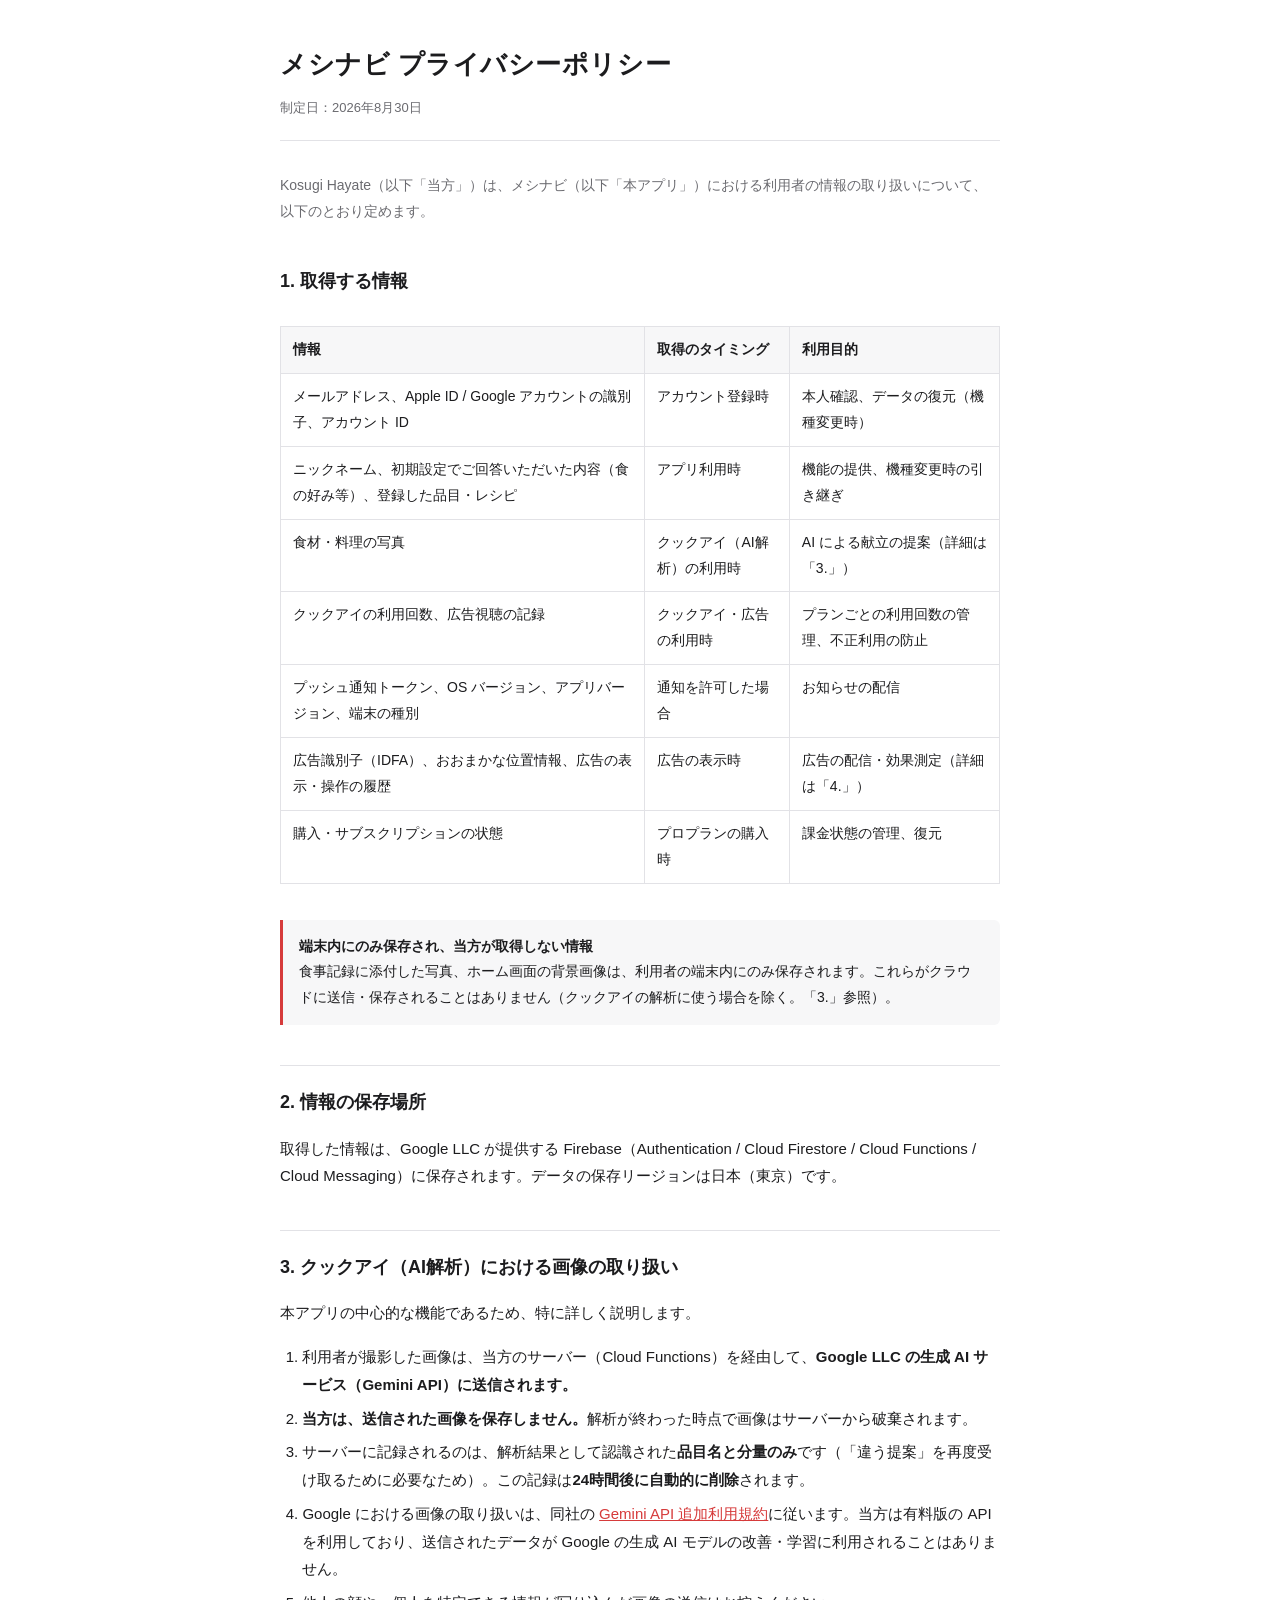
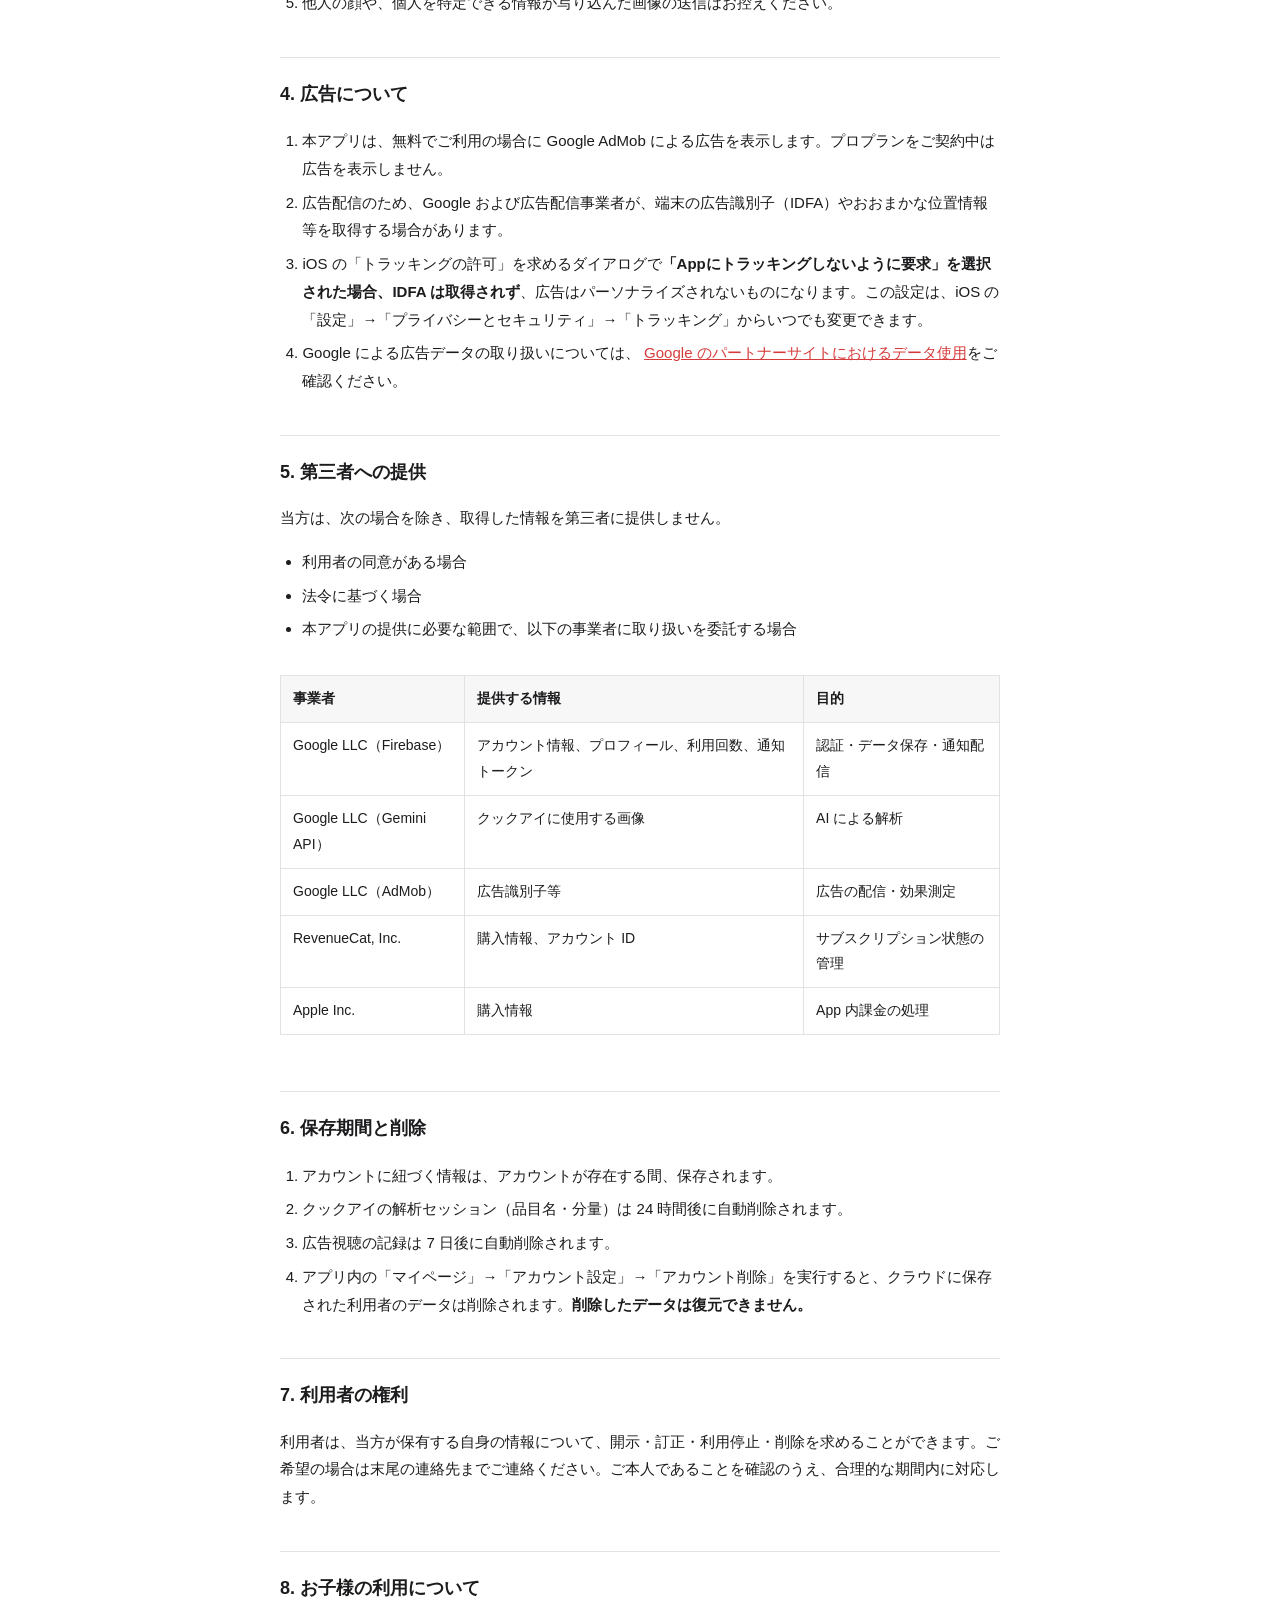
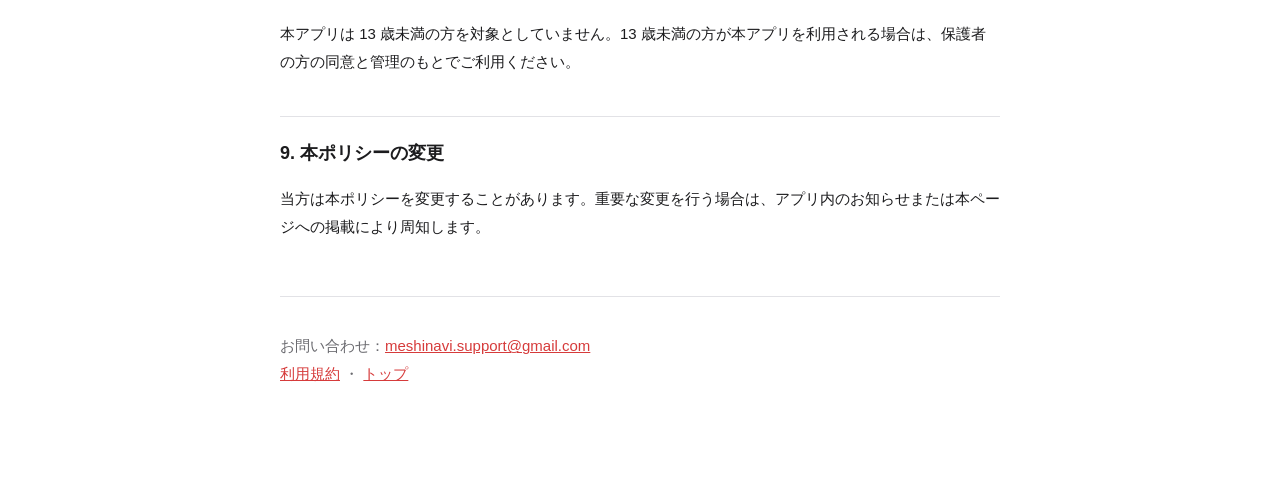
==== privacy.html @ 67fd2657 "提供者名を Kosugi Hayate に変更（App Store Connect の販売者名に合わせる）" ====
<!DOCTYPE html>
<html lang="ja">
<head>
<meta charset="utf-8">
<meta name="viewport" content="width=device-width, initial-scale=1">
<title>プライバシーポリシー | メシナビ</title>
<link rel="stylesheet" href="style.css">
</head>
<body>
<main>
<header>
  <h1>メシナビ プライバシーポリシー</h1>
  <p class="meta">制定日：2026年8月30日</p>
</header>

<p class="lead">Kosugi Hayate（以下「当方」）は、メシナビ（以下「本アプリ」）における利用者の情報の取り扱いについて、以下のとおり定めます。</p>


<h2>1. 取得する情報</h2>
<div class="scroll">
<table>
  <tr><th>情報</th><th>取得のタイミング</th><th>利用目的</th></tr>
  <tr>
    <td>メールアドレス、Apple ID / Google アカウントの識別子、アカウント ID</td>
    <td>アカウント登録時</td>
    <td>本人確認、データの復元（機種変更時）</td>
  </tr>
  <tr>
    <td>ニックネーム、初期設定でご回答いただいた内容（食の好み等）、登録した品目・レシピ</td>
    <td>アプリ利用時</td>
    <td>機能の提供、機種変更時の引き継ぎ</td>
  </tr>
  <tr>
    <td>食材・料理の写真</td>
    <td>クックアイ（AI解析）の利用時</td>
    <td>AI による献立の提案（詳細は「3.」）</td>
  </tr>
  <tr>
    <td>クックアイの利用回数、広告視聴の記録</td>
    <td>クックアイ・広告の利用時</td>
    <td>プランごとの利用回数の管理、不正利用の防止</td>
  </tr>
  <tr>
    <td>プッシュ通知トークン、OS バージョン、アプリバージョン、端末の種別</td>
    <td>通知を許可した場合</td>
    <td>お知らせの配信</td>
  </tr>
  <tr>
    <td>広告識別子（IDFA）、おおまかな位置情報、広告の表示・操作の履歴</td>
    <td>広告の表示時</td>
    <td>広告の配信・効果測定（詳細は「4.」）</td>
  </tr>
  <tr>
    <td>購入・サブスクリプションの状態</td>
    <td>プロプランの購入時</td>
    <td>課金状態の管理、復元</td>
  </tr>
</table>
</div>

<div class="note">
  <strong>端末内にのみ保存され、当方が取得しない情報</strong><br>
  食事記録に添付した写真、ホーム画面の背景画像は、利用者の端末内にのみ保存されます。これらがクラウドに送信・保存されることはありません（クックアイの解析に使う場合を除く。「3.」参照）。
</div>

<h2>2. 情報の保存場所</h2>
<p>取得した情報は、Google LLC が提供する Firebase（Authentication / Cloud Firestore / Cloud Functions / Cloud Messaging）に保存されます。データの保存リージョンは日本（東京）です。</p>

<h2>3. クックアイ（AI解析）における画像の取り扱い</h2>
<p>本アプリの中心的な機能であるため、特に詳しく説明します。</p>
<ol>
  <li>利用者が撮影した画像は、当方のサーバー（Cloud Functions）を経由して、<strong>Google LLC の生成 AI サービス（Gemini API）に送信されます。</strong></li>
  <li><strong>当方は、送信された画像を保存しません。</strong>解析が終わった時点で画像はサーバーから破棄されます。</li>
  <li>サーバーに記録されるのは、解析結果として認識された<strong>品目名と分量のみ</strong>です（「違う提案」を再度受け取るために必要なため）。この記録は<strong>24時間後に自動的に削除</strong>されます。</li>
  <li>Google における画像の取り扱いは、同社の
    <a href="https://ai.google.dev/gemini-api/terms" target="_blank" rel="noopener">Gemini API 追加利用規約</a>に従います。当方は有料版の API を利用しており、送信されたデータが Google の生成 AI モデルの改善・学習に利用されることはありません。</li>
  <li>他人の顔や、個人を特定できる情報が写り込んだ画像の送信はお控えください。</li>
</ol>

<h2>4. 広告について</h2>
<ol>
  <li>本アプリは、無料でご利用の場合に Google AdMob による広告を表示します。プロプランをご契約中は広告を表示しません。</li>
  <li>広告配信のため、Google および広告配信事業者が、端末の広告識別子（IDFA）やおおまかな位置情報等を取得する場合があります。</li>
  <li>iOS の「トラッキングの許可」を求めるダイアログで<strong>「Appにトラッキングしないように要求」を選択された場合、IDFA は取得されず</strong>、広告はパーソナライズされないものになります。この設定は、iOS の「設定」→「プライバシーとセキュリティ」→「トラッキング」からいつでも変更できます。</li>
  <li>Google による広告データの取り扱いについては、
    <a href="https://policies.google.com/technologies/partner-sites" target="_blank" rel="noopener">Google のパートナーサイトにおけるデータ使用</a>をご確認ください。</li>
</ol>

<h2>5. 第三者への提供</h2>
<p>当方は、次の場合を除き、取得した情報を第三者に提供しません。</p>
<ul>
  <li>利用者の同意がある場合</li>
  <li>法令に基づく場合</li>
  <li>本アプリの提供に必要な範囲で、以下の事業者に取り扱いを委託する場合</li>
</ul>
<div class="scroll">
<table>
  <tr><th>事業者</th><th>提供する情報</th><th>目的</th></tr>
  <tr><td>Google LLC（Firebase）</td><td>アカウント情報、プロフィール、利用回数、通知トークン</td><td>認証・データ保存・通知配信</td></tr>
  <tr><td>Google LLC（Gemini API）</td><td>クックアイに使用する画像</td><td>AI による解析</td></tr>
  <tr><td>Google LLC（AdMob）</td><td>広告識別子等</td><td>広告の配信・効果測定</td></tr>
  <tr><td>RevenueCat, Inc.</td><td>購入情報、アカウント ID</td><td>サブスクリプション状態の管理</td></tr>
  <tr><td>Apple Inc.</td><td>購入情報</td><td>App 内課金の処理</td></tr>
</table>
</div>

<h2>6. 保存期間と削除</h2>
<ol>
  <li>アカウントに紐づく情報は、アカウントが存在する間、保存されます。</li>
  <li>クックアイの解析セッション（品目名・分量）は 24 時間後に自動削除されます。</li>
  <li>広告視聴の記録は 7 日後に自動削除されます。</li>
  <li>アプリ内の「マイページ」→「アカウント設定」→「アカウント削除」を実行すると、クラウドに保存された利用者のデータは削除されます。<strong>削除したデータは復元できません。</strong></li>
</ol>

<h2>7. 利用者の権利</h2>
<p>利用者は、当方が保有する自身の情報について、開示・訂正・利用停止・削除を求めることができます。ご希望の場合は末尾の連絡先までご連絡ください。ご本人であることを確認のうえ、合理的な期間内に対応します。</p>

<h2>8. お子様の利用について</h2>
<p>本アプリは 13 歳未満の方を対象としていません。13 歳未満の方が本アプリを利用される場合は、保護者の方の同意と管理のもとでご利用ください。</p>

<h2>9. 本ポリシーの変更</h2>
<p>当方は本ポリシーを変更することがあります。重要な変更を行う場合は、アプリ内のお知らせまたは本ページへの掲載により周知します。</p>

<footer>
  <p>お問い合わせ：<a href="mailto:meshinavi.support@gmail.com">meshinavi.support@gmail.com</a><br>
  <a href="terms.html">利用規約</a> ・ <a href="index.html">トップ</a></p>
</footer>
</main>
</body>
</html>
---- style.css ----
/* メシナビの規約類ページ共通スタイル。GitHub Pages で配信する。 */
:root {
  --bg: #ffffff;
  --fg: #1c1c1e;
  --muted: #6b6b70;
  --line: #e2e2e6;
  --accent: #d63b3b;
  --card: #f7f7f8;
}
@media (prefers-color-scheme: dark) {
  :root {
    --bg: #111113;
    --fg: #ececee;
    --muted: #9a9aa0;
    --line: #303034;
    --accent: #ff6b6b;
    --card: #1b1b1e;
  }
}
* { box-sizing: border-box; }
html { -webkit-text-size-adjust: 100%; }
body {
  margin: 0;
  padding: 0 20px 80px;
  background: var(--bg);
  color: var(--fg);
  font-family: -apple-system, BlinkMacSystemFont, "Hiragino Sans",
    "Noto Sans JP", "Yu Gothic", sans-serif;
  line-height: 1.85;
  font-size: 16px;
}
main { max-width: 720px; margin: 0 auto; }
header { border-bottom: 1px solid var(--line); padding: 40px 0 20px; margin-bottom: 32px; }
h1 { font-size: 26px; margin: 0 0 8px; letter-spacing: 0.02em; }
h2 {
  font-size: 18px;
  margin: 40px 0 12px;
  padding-top: 20px;
  border-top: 1px solid var(--line);
}
h2:first-of-type { border-top: 0; padding-top: 0; }
h3 { font-size: 16px; margin: 24px 0 8px; }
p, li { font-size: 15px; }
ul, ol { padding-left: 1.4em; }
li { margin: 6px 0; }
.meta { color: var(--muted); font-size: 13px; margin: 0; }
.lead { color: var(--muted); font-size: 14px; }
table { width: 100%; border-collapse: collapse; margin: 16px 0; font-size: 14px; }
th, td { border: 1px solid var(--line); padding: 10px 12px; text-align: left; vertical-align: top; }
th { background: var(--card); font-weight: 600; }
.scroll { overflow-x: auto; }
.note {
  background: var(--card);
  border-left: 3px solid var(--accent);
  padding: 14px 16px;
  margin: 20px 0;
  font-size: 14px;
  border-radius: 0 6px 6px 0;
}
a { color: var(--accent); }
footer { margin-top: 56px; padding-top: 20px; border-top: 1px solid var(--line); color: var(--muted); font-size: 13px; }
.todo {
  background: #fff4e5;
  color: #7a4b00;
  border: 1px dashed #d99a2b;
  padding: 12px 14px;
  border-radius: 6px;
  font-size: 14px;
  margin: 20px 0;
}
@media (prefers-color-scheme: dark) {
  .todo { background: #2e2412; color: #f0c479; border-color: #7a5a1e; }
}
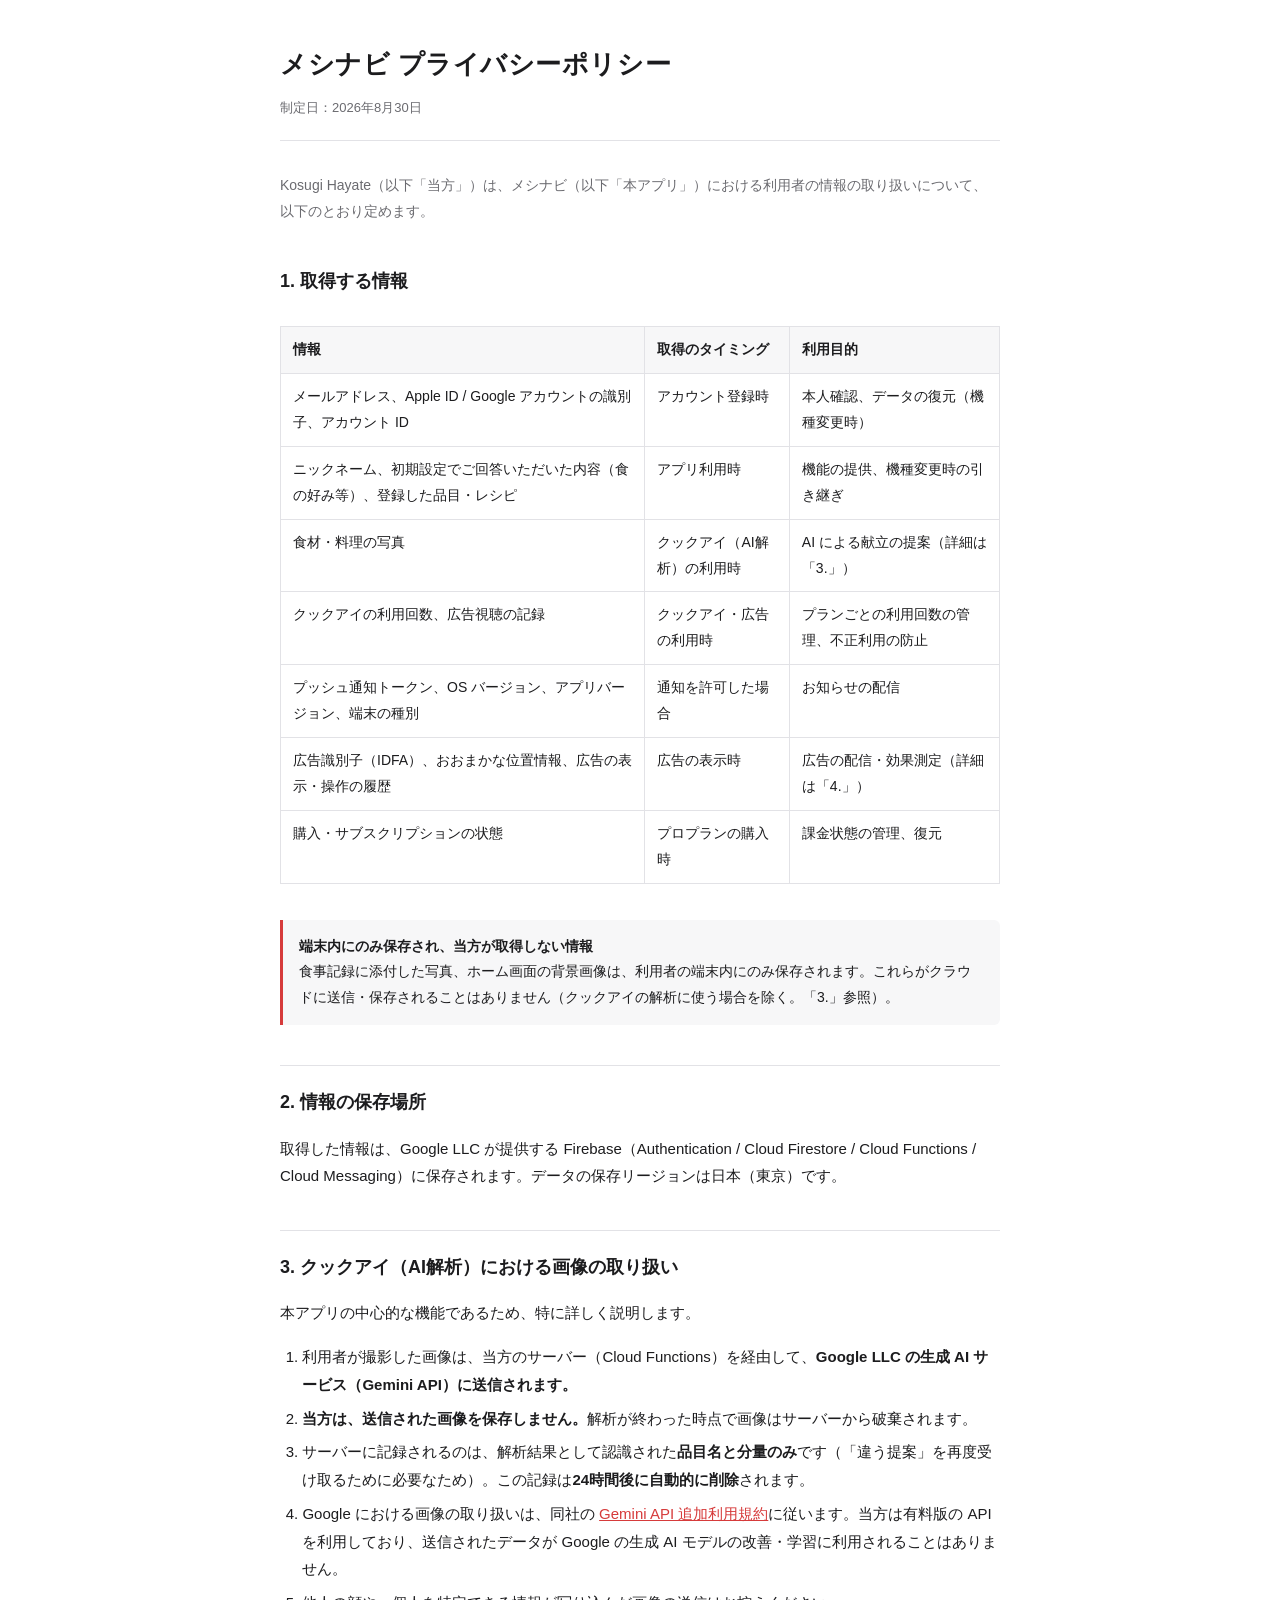
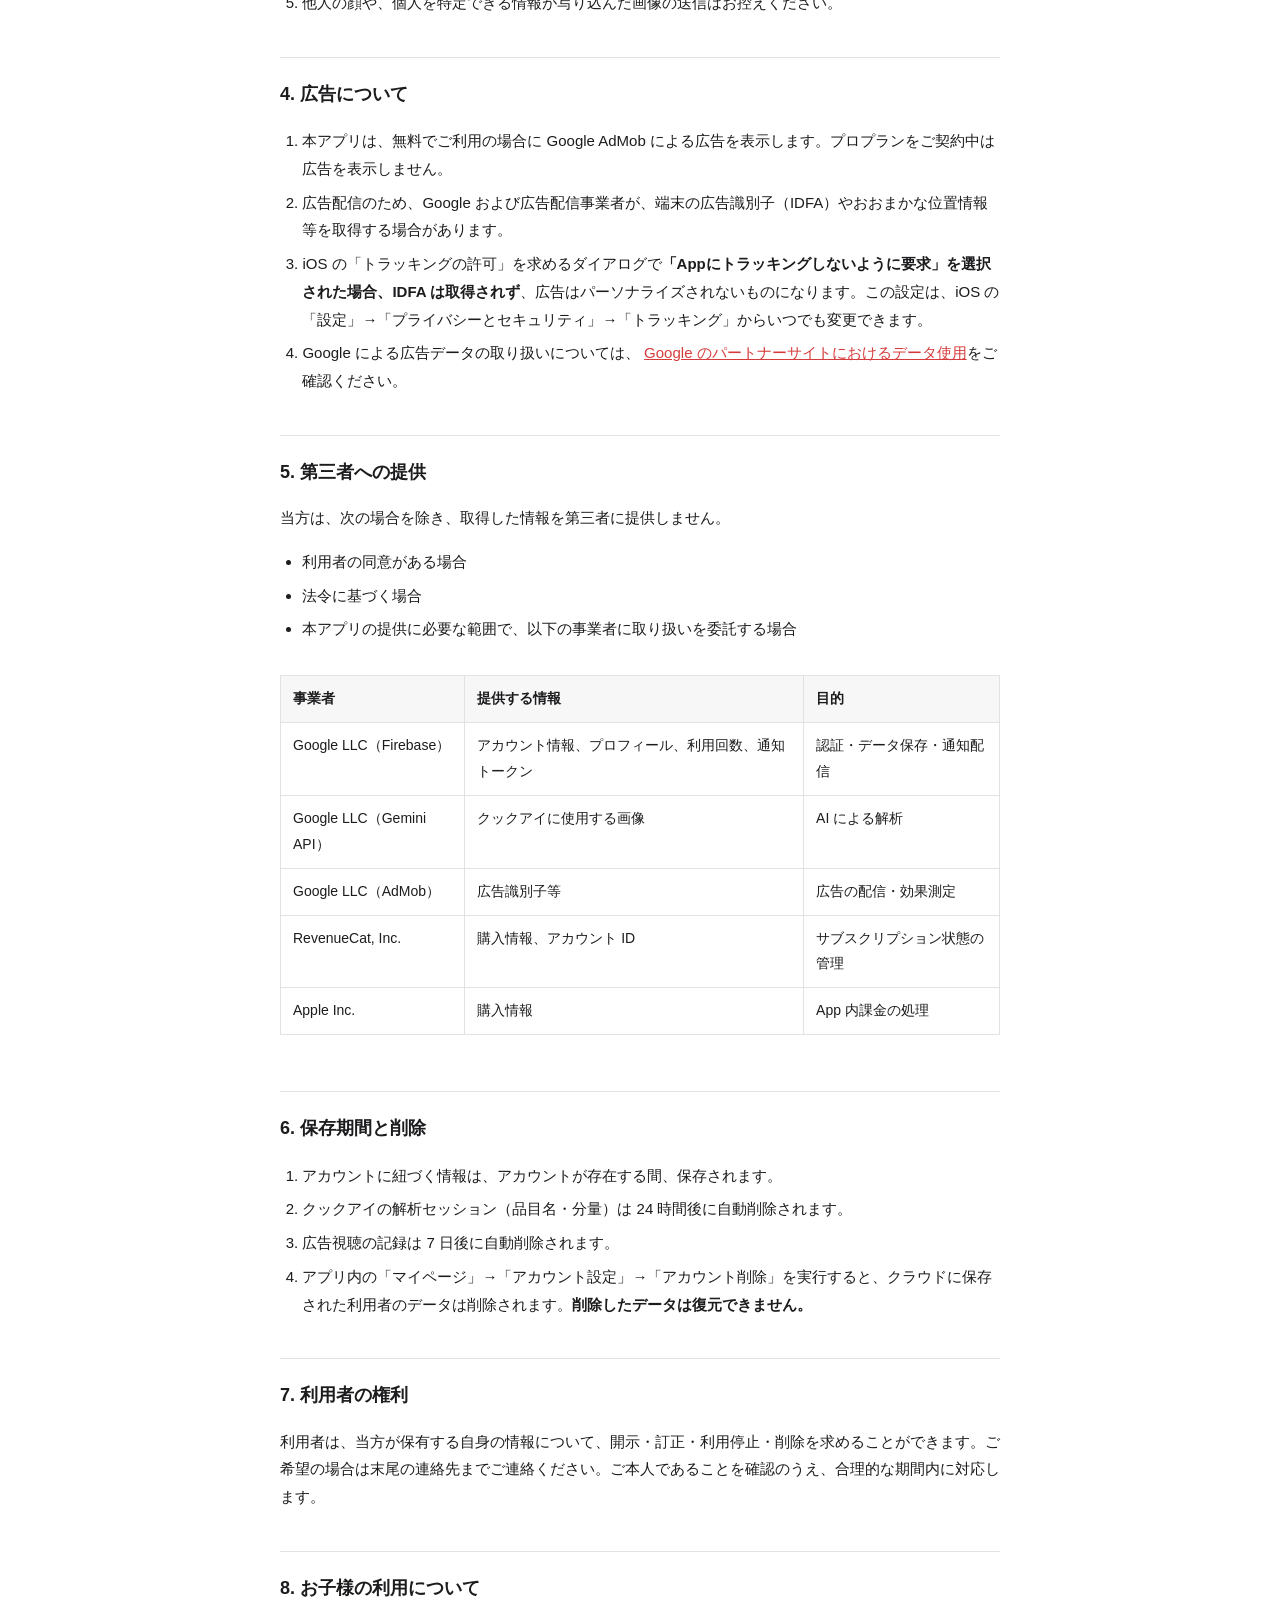
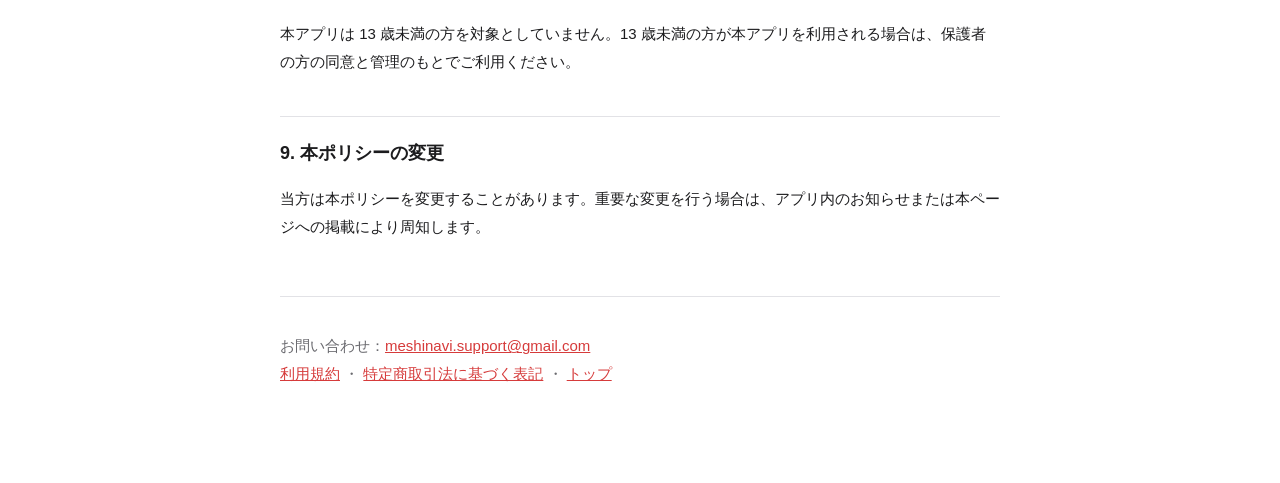
==== commit 6080f13e: "特定商取引法に基づく表記を追加し、各ページから相互リンク" ====
--- a/privacy.html
+++ b/privacy.html
@@ -123,7 +123,7 @@
 
 <footer>
   <p>お問い合わせ：<a href="mailto:meshinavi.support@gmail.com">meshinavi.support@gmail.com</a><br>
-  <a href="terms.html">利用規約</a> ・ <a href="index.html">トップ</a></p>
+  <a href="terms.html">利用規約</a> ・ <a href="tokushoho.html">特定商取引法に基づく表記</a> ・ <a href="index.html">トップ</a></p>
 </footer>
 </main>
 </body>
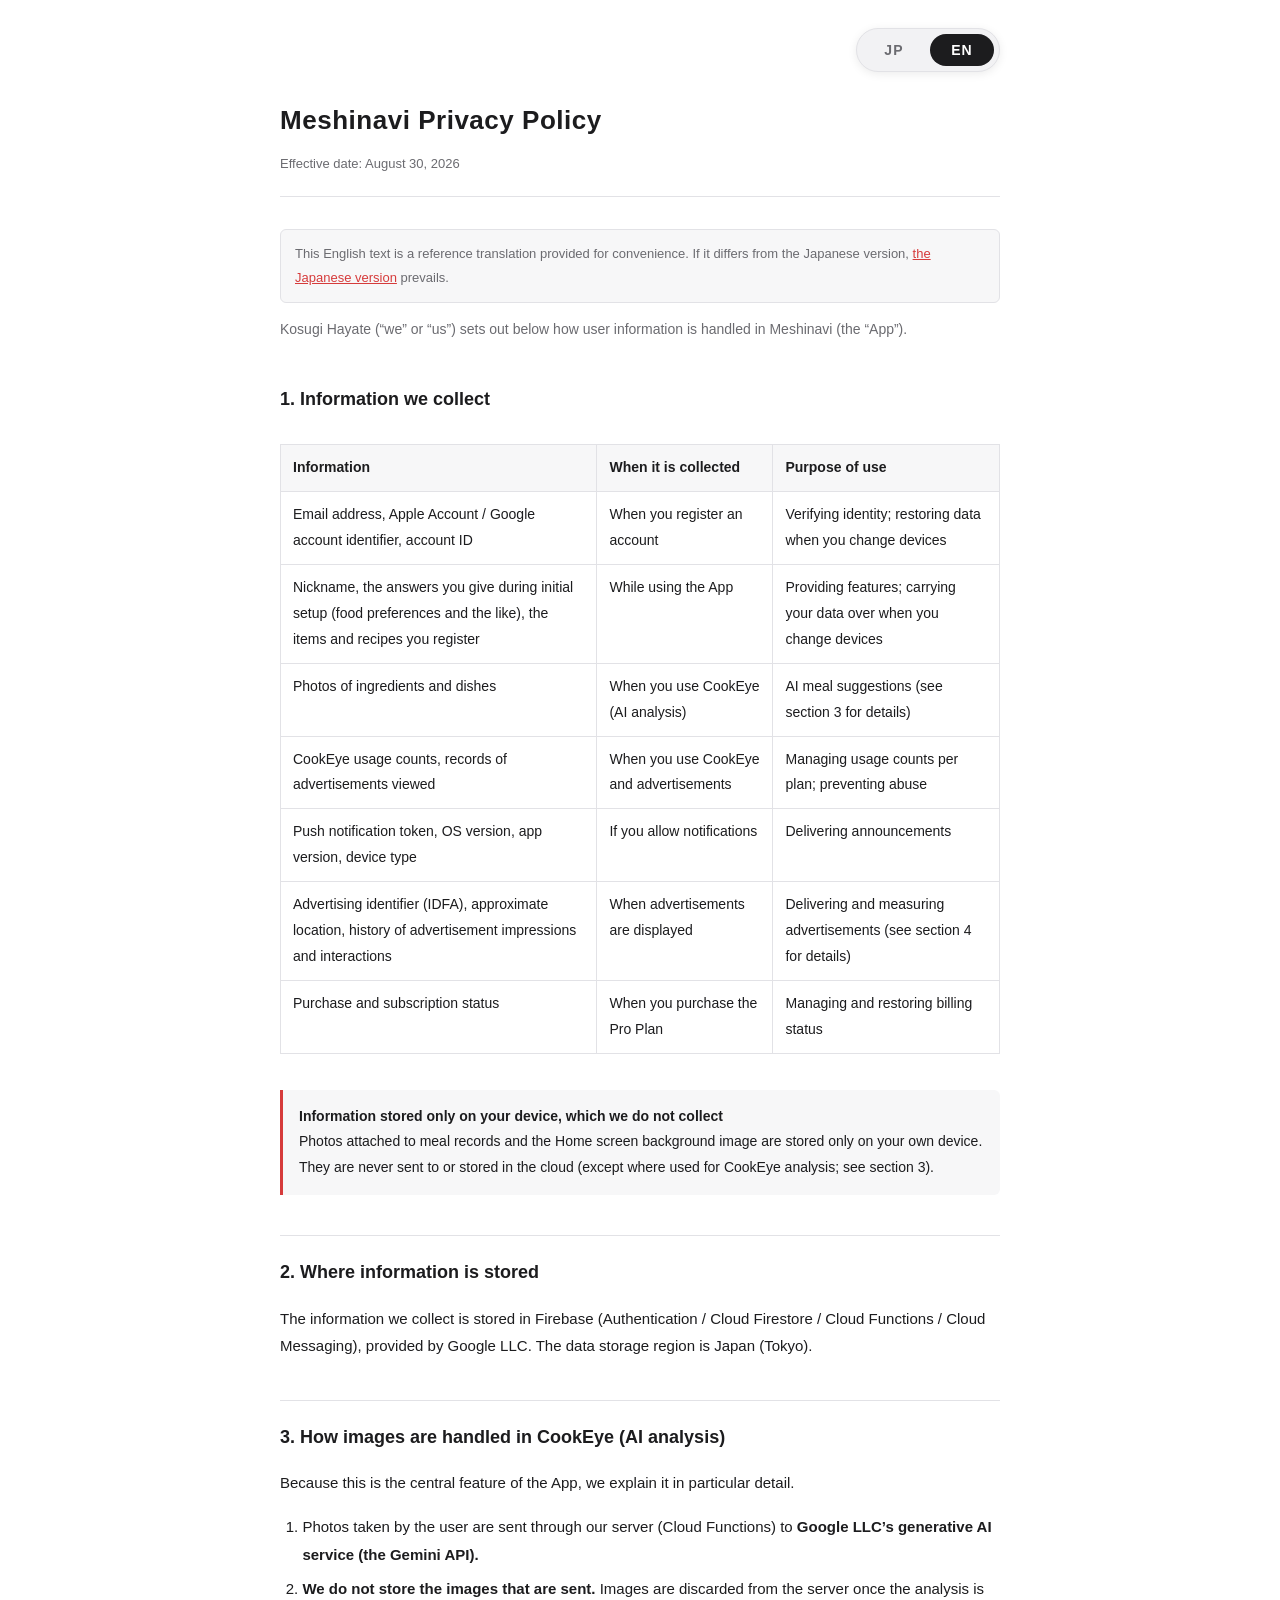
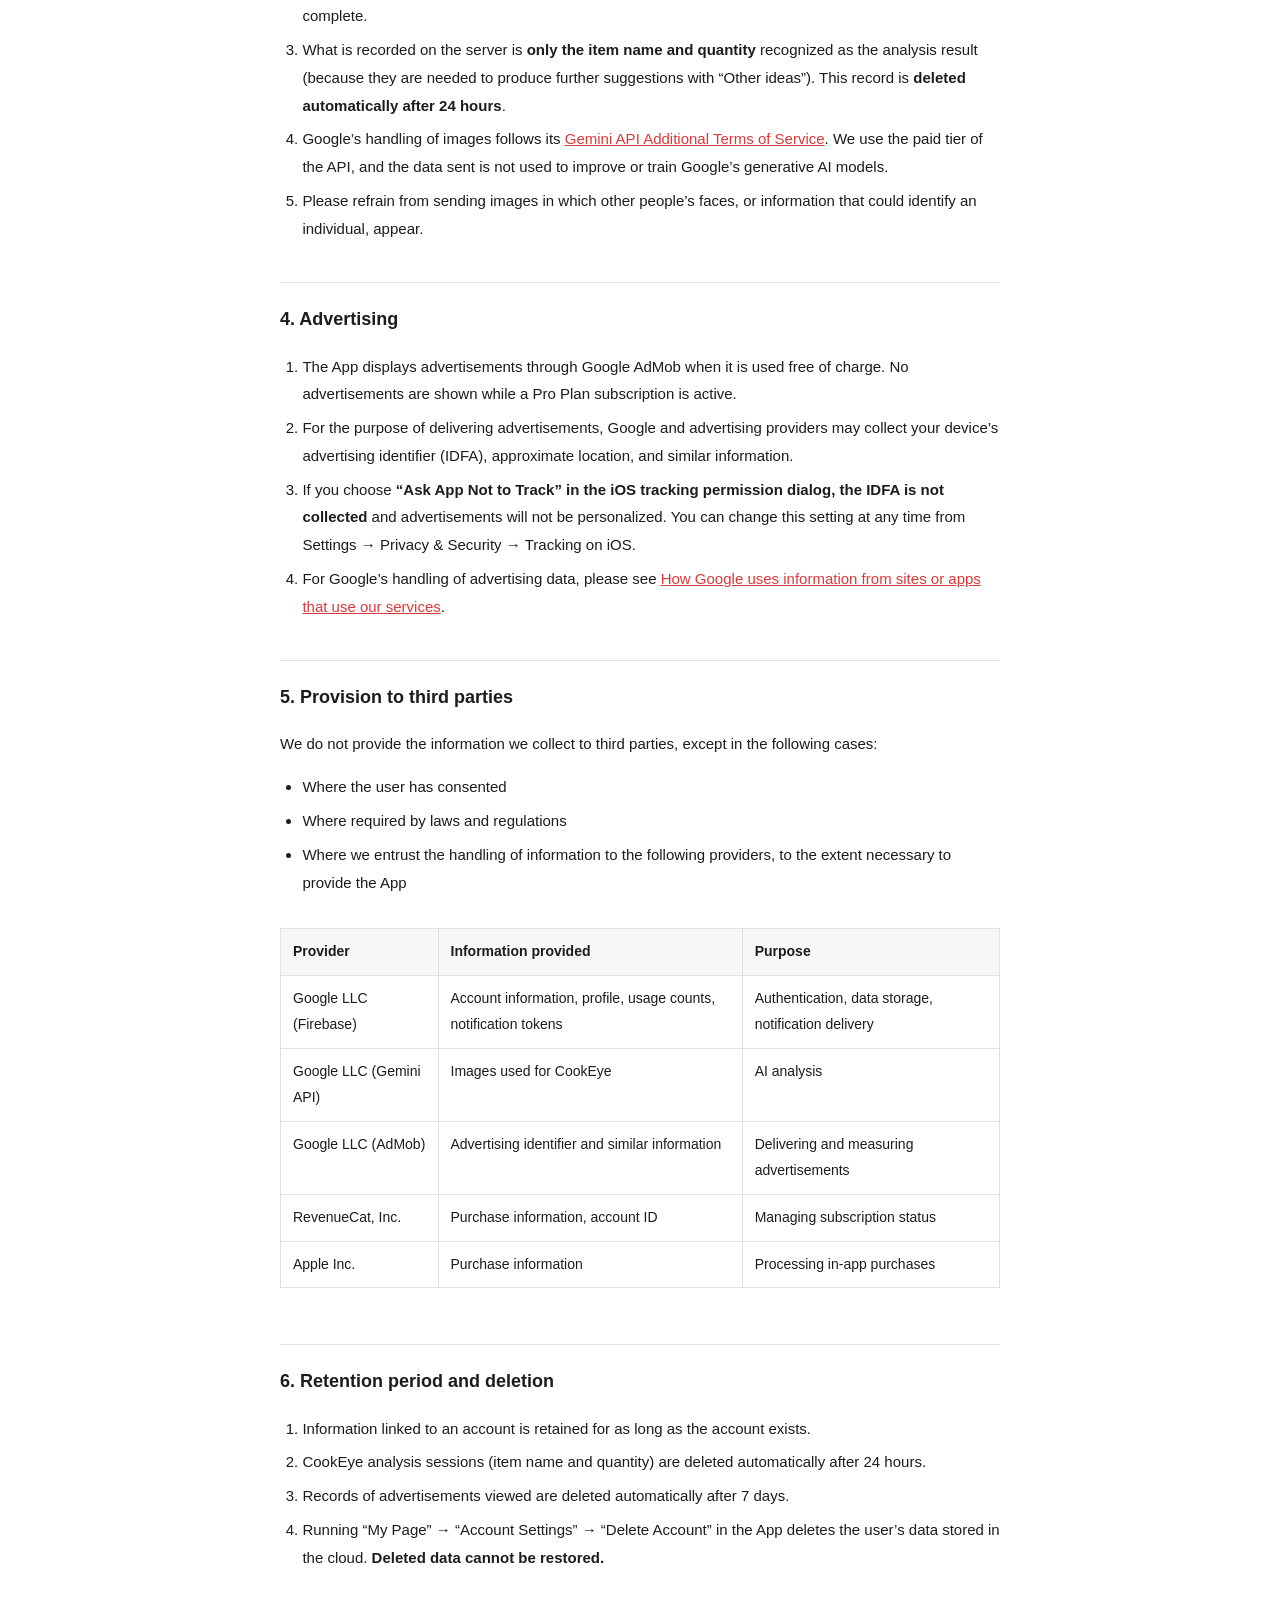
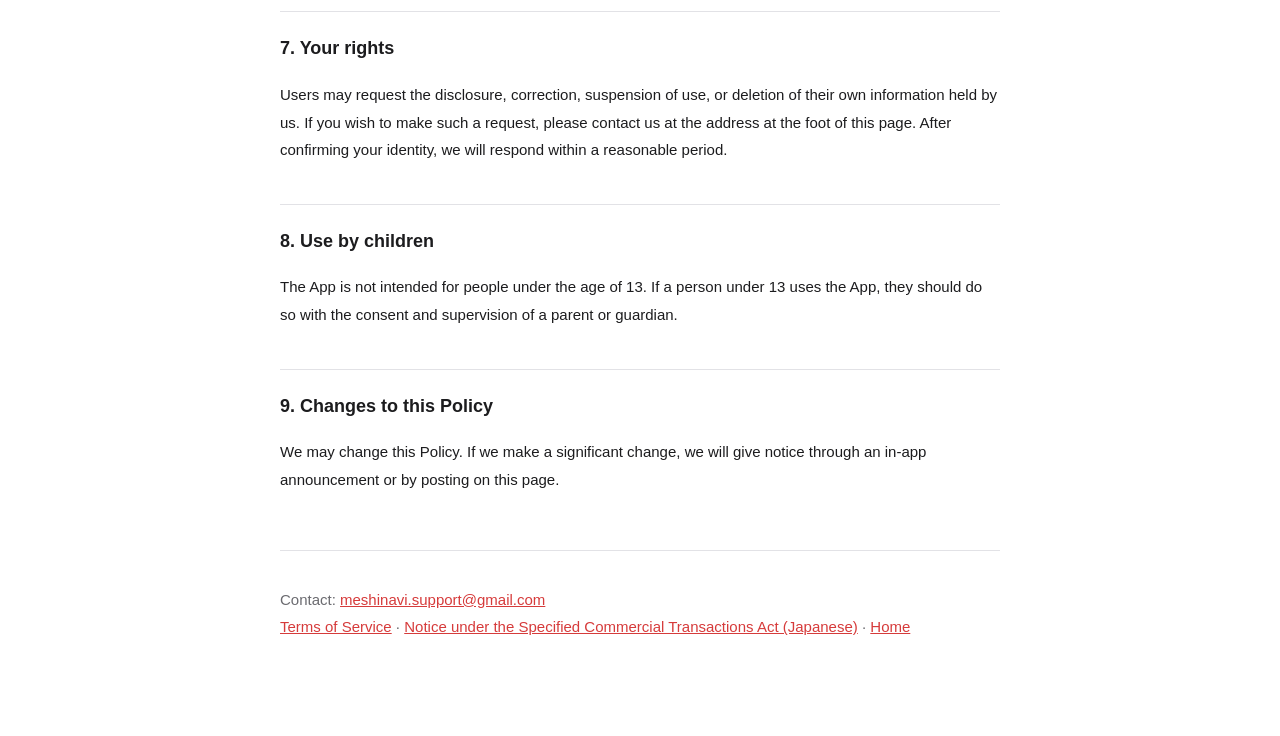
==== commit b5844d9a: "利用規約とプライバシーポリシーに日英切り替えのトグルを追加 日本語版と英語版を同じ HTML に両方入れ、<html lang> の差し替えで出し分ける。 URL を増やさないのは、アプリのバイナリに" ====
--- a/privacy.html
+++ b/privacy.html
@@ -6,8 +6,19 @@
 <title>プライバシーポリシー | メシナビ</title>
 <link rel="stylesheet" href="style.css">
 </head>
-<body>
+<body data-title-ja="プライバシーポリシー | メシナビ" data-title-en="Privacy Policy | Meshinavi">
 <main>
+
+<div class="lang-switch">
+  <div class="lang-toggle" role="group" aria-label="Language / 言語">
+    <button type="button" data-lang="ja" aria-pressed="true">JP</button>
+    <button type="button" data-lang="en" aria-pressed="false">EN</button>
+  </div>
+</div>
+
+<!-- ===================== 日本語 ===================== -->
+<div class="lang-block" data-lang="ja">
+
 <header>
   <h1>メシナビ プライバシーポリシー</h1>
   <p class="meta">制定日：2026年8月30日</p>
@@ -125,6 +136,135 @@
   <p>お問い合わせ：<a href="mailto:meshinavi.support@gmail.com">meshinavi.support@gmail.com</a><br>
   <a href="terms.html">利用規約</a> ・ <a href="tokushoho.html">特定商取引法に基づく表記</a> ・ <a href="index.html">トップ</a></p>
 </footer>
+
+</div>
+
+<!-- ===================== English ===================== -->
+<div class="lang-block" data-lang="en">
+
+<header>
+  <h1>Meshinavi Privacy Policy</h1>
+  <p class="meta">Effective date: August 30, 2026</p>
+</header>
+
+<p class="translation-note">This English text is a reference translation provided for convenience. If it differs from the Japanese version, <a href="privacy.html?lang=ja">the Japanese version</a> prevails.</p>
+
+<p class="lead">Kosugi Hayate (&ldquo;we&rdquo; or &ldquo;us&rdquo;) sets out below how user information is handled in Meshinavi (the &ldquo;App&rdquo;).</p>
+
+
+<h2>1. Information we collect</h2>
+<div class="scroll">
+<table>
+  <tr><th>Information</th><th>When it is collected</th><th>Purpose of use</th></tr>
+  <tr>
+    <td>Email address, Apple Account / Google account identifier, account ID</td>
+    <td>When you register an account</td>
+    <td>Verifying identity; restoring data when you change devices</td>
+  </tr>
+  <tr>
+    <td>Nickname, the answers you give during initial setup (food preferences and the like), the items and recipes you register</td>
+    <td>While using the App</td>
+    <td>Providing features; carrying your data over when you change devices</td>
+  </tr>
+  <tr>
+    <td>Photos of ingredients and dishes</td>
+    <td>When you use CookEye (AI analysis)</td>
+    <td>AI meal suggestions (see section 3 for details)</td>
+  </tr>
+  <tr>
+    <td>CookEye usage counts, records of advertisements viewed</td>
+    <td>When you use CookEye and advertisements</td>
+    <td>Managing usage counts per plan; preventing abuse</td>
+  </tr>
+  <tr>
+    <td>Push notification token, OS version, app version, device type</td>
+    <td>If you allow notifications</td>
+    <td>Delivering announcements</td>
+  </tr>
+  <tr>
+    <td>Advertising identifier (IDFA), approximate location, history of advertisement impressions and interactions</td>
+    <td>When advertisements are displayed</td>
+    <td>Delivering and measuring advertisements (see section 4 for details)</td>
+  </tr>
+  <tr>
+    <td>Purchase and subscription status</td>
+    <td>When you purchase the Pro Plan</td>
+    <td>Managing and restoring billing status</td>
+  </tr>
+</table>
+</div>
+
+<div class="note">
+  <strong>Information stored only on your device, which we do not collect</strong><br>
+  Photos attached to meal records and the Home screen background image are stored only on your own device. They are never sent to or stored in the cloud (except where used for CookEye analysis; see section 3).
+</div>
+
+<h2>2. Where information is stored</h2>
+<p>The information we collect is stored in Firebase (Authentication / Cloud Firestore / Cloud Functions / Cloud Messaging), provided by Google LLC. The data storage region is Japan (Tokyo).</p>
+
+<h2>3. How images are handled in CookEye (AI analysis)</h2>
+<p>Because this is the central feature of the App, we explain it in particular detail.</p>
+<ol>
+  <li>Photos taken by the user are sent through our server (Cloud Functions) to <strong>Google LLC&rsquo;s generative AI service (the Gemini API).</strong></li>
+  <li><strong>We do not store the images that are sent.</strong> Images are discarded from the server once the analysis is complete.</li>
+  <li>What is recorded on the server is <strong>only the item name and quantity</strong> recognized as the analysis result (because they are needed to produce further suggestions with &ldquo;Other ideas&rdquo;). This record is <strong>deleted automatically after 24 hours</strong>.</li>
+  <li>Google&rsquo;s handling of images follows its
+    <a href="https://ai.google.dev/gemini-api/terms" target="_blank" rel="noopener">Gemini API Additional Terms of Service</a>. We use the paid tier of the API, and the data sent is not used to improve or train Google&rsquo;s generative AI models.</li>
+  <li>Please refrain from sending images in which other people&rsquo;s faces, or information that could identify an individual, appear.</li>
+</ol>
+
+<h2>4. Advertising</h2>
+<ol>
+  <li>The App displays advertisements through Google AdMob when it is used free of charge. No advertisements are shown while a Pro Plan subscription is active.</li>
+  <li>For the purpose of delivering advertisements, Google and advertising providers may collect your device&rsquo;s advertising identifier (IDFA), approximate location, and similar information.</li>
+  <li>If you choose <strong>&ldquo;Ask App Not to Track&rdquo; in the iOS tracking permission dialog, the IDFA is not collected</strong> and advertisements will not be personalized. You can change this setting at any time from Settings &rarr; Privacy &amp; Security &rarr; Tracking on iOS.</li>
+  <li>For Google&rsquo;s handling of advertising data, please see
+    <a href="https://policies.google.com/technologies/partner-sites" target="_blank" rel="noopener">How Google uses information from sites or apps that use our services</a>.</li>
+</ol>
+
+<h2>5. Provision to third parties</h2>
+<p>We do not provide the information we collect to third parties, except in the following cases:</p>
+<ul>
+  <li>Where the user has consented</li>
+  <li>Where required by laws and regulations</li>
+  <li>Where we entrust the handling of information to the following providers, to the extent necessary to provide the App</li>
+</ul>
+<div class="scroll">
+<table>
+  <tr><th>Provider</th><th>Information provided</th><th>Purpose</th></tr>
+  <tr><td>Google LLC (Firebase)</td><td>Account information, profile, usage counts, notification tokens</td><td>Authentication, data storage, notification delivery</td></tr>
+  <tr><td>Google LLC (Gemini API)</td><td>Images used for CookEye</td><td>AI analysis</td></tr>
+  <tr><td>Google LLC (AdMob)</td><td>Advertising identifier and similar information</td><td>Delivering and measuring advertisements</td></tr>
+  <tr><td>RevenueCat, Inc.</td><td>Purchase information, account ID</td><td>Managing subscription status</td></tr>
+  <tr><td>Apple Inc.</td><td>Purchase information</td><td>Processing in-app purchases</td></tr>
+</table>
+</div>
+
+<h2>6. Retention period and deletion</h2>
+<ol>
+  <li>Information linked to an account is retained for as long as the account exists.</li>
+  <li>CookEye analysis sessions (item name and quantity) are deleted automatically after 24 hours.</li>
+  <li>Records of advertisements viewed are deleted automatically after 7 days.</li>
+  <li>Running &ldquo;My Page&rdquo; &rarr; &ldquo;Account Settings&rdquo; &rarr; &ldquo;Delete Account&rdquo; in the App deletes the user&rsquo;s data stored in the cloud. <strong>Deleted data cannot be restored.</strong></li>
+</ol>
+
+<h2>7. Your rights</h2>
+<p>Users may request the disclosure, correction, suspension of use, or deletion of their own information held by us. If you wish to make such a request, please contact us at the address at the foot of this page. After confirming your identity, we will respond within a reasonable period.</p>
+
+<h2>8. Use by children</h2>
+<p>The App is not intended for people under the age of 13. If a person under 13 uses the App, they should do so with the consent and supervision of a parent or guardian.</p>
+
+<h2>9. Changes to this Policy</h2>
+<p>We may change this Policy. If we make a significant change, we will give notice through an in-app announcement or by posting on this page.</p>
+
+<footer>
+  <p>Contact: <a href="mailto:meshinavi.support@gmail.com">meshinavi.support@gmail.com</a><br>
+  <a href="terms.html">Terms of Service</a> &middot; <a href="tokushoho.html">Notice under the Specified Commercial Transactions Act (Japanese)</a> &middot; <a href="index.html">Home</a></p>
+</footer>
+
+</div>
+
 </main>
+<script src="lang.js"></script>
 </body>
 </html>
--- a/style.css
+++ b/style.css
@@ -6,6 +6,12 @@
   --line: #e2e2e6;
   --accent: #d63b3b;
   --card: #f7f7f8;
+  /* 言語トグル（白黒） */
+  --toggle-track: #f2f2f4;
+  --toggle-border: #e2e2e6;
+  --toggle-fg: #6b6b70;
+  --toggle-active-bg: #1c1c1e;
+  --toggle-active-fg: #ffffff;
 }
 @media (prefers-color-scheme: dark) {
   :root {
@@ -15,6 +21,11 @@
     --line: #303034;
     --accent: #ff6b6b;
     --card: #1b1b1e;
+    --toggle-track: #232327;
+    --toggle-border: #37373c;
+    --toggle-fg: #9a9aa0;
+    --toggle-active-bg: #ececee;
+    --toggle-active-fg: #111113;
   }
 }
 * { box-sizing: border-box; }
@@ -71,3 +82,65 @@
 @media (prefers-color-scheme: dark) {
   .todo { background: #2e2412; color: #f0c479; border-color: #7a5a1e; }
 }
+
+/* --- 言語切り替え ------------------------------------------------------- */
+
+/* 日本語版と英語版を 1 ファイルに両方置き、<html lang> で出し分ける。
+   URL を増やさないのは、アプリのバイナリに規約の URL が焼き込まれていて
+   変えられないため（審査 3.1.2 が「機能するリンク」を要求する）。
+   JS が無効でも lang="ja" のまま日本語が出るので、白紙にはならない。 */
+.lang-block { display: none; }
+html[lang="ja"] .lang-block[data-lang="ja"] { display: block; }
+html[lang="en"] .lang-block[data-lang="en"] { display: block; }
+
+.lang-switch {
+  display: flex;
+  justify-content: flex-end;
+  padding: 28px 0 0;
+}
+.lang-block > header { padding-top: 24px; }
+
+.lang-toggle {
+  display: inline-flex;
+  gap: 4px;
+  padding: 5px;
+  border-radius: 999px;
+  background: var(--toggle-track);
+  border: 1px solid var(--toggle-border);
+  box-shadow: 0 2px 10px rgba(0, 0, 0, 0.08);
+}
+.lang-toggle button {
+  -webkit-appearance: none;
+  appearance: none;
+  border: 0;
+  cursor: pointer;
+  min-width: 64px;
+  padding: 9px 20px;
+  border-radius: 999px;
+  background: transparent;
+  color: var(--toggle-fg);
+  font-family: inherit;
+  font-size: 14px;
+  font-weight: 800;
+  letter-spacing: 0.08em;
+  line-height: 1;
+  transition: background-color 0.18s ease, color 0.18s ease;
+}
+.lang-toggle button.is-active {
+  background: var(--toggle-active-bg);
+  color: var(--toggle-active-fg);
+}
+.lang-toggle button:focus-visible {
+  outline: 2px solid var(--fg);
+  outline-offset: 2px;
+}
+/* 訳文であることの断り書き。原文（日本語）が優先である旨を明示する。 */
+.translation-note {
+  background: var(--card);
+  border: 1px solid var(--line);
+  border-radius: 6px;
+  padding: 12px 14px;
+  margin: 0 0 8px;
+  color: var(--muted);
+  font-size: 13px;
+}
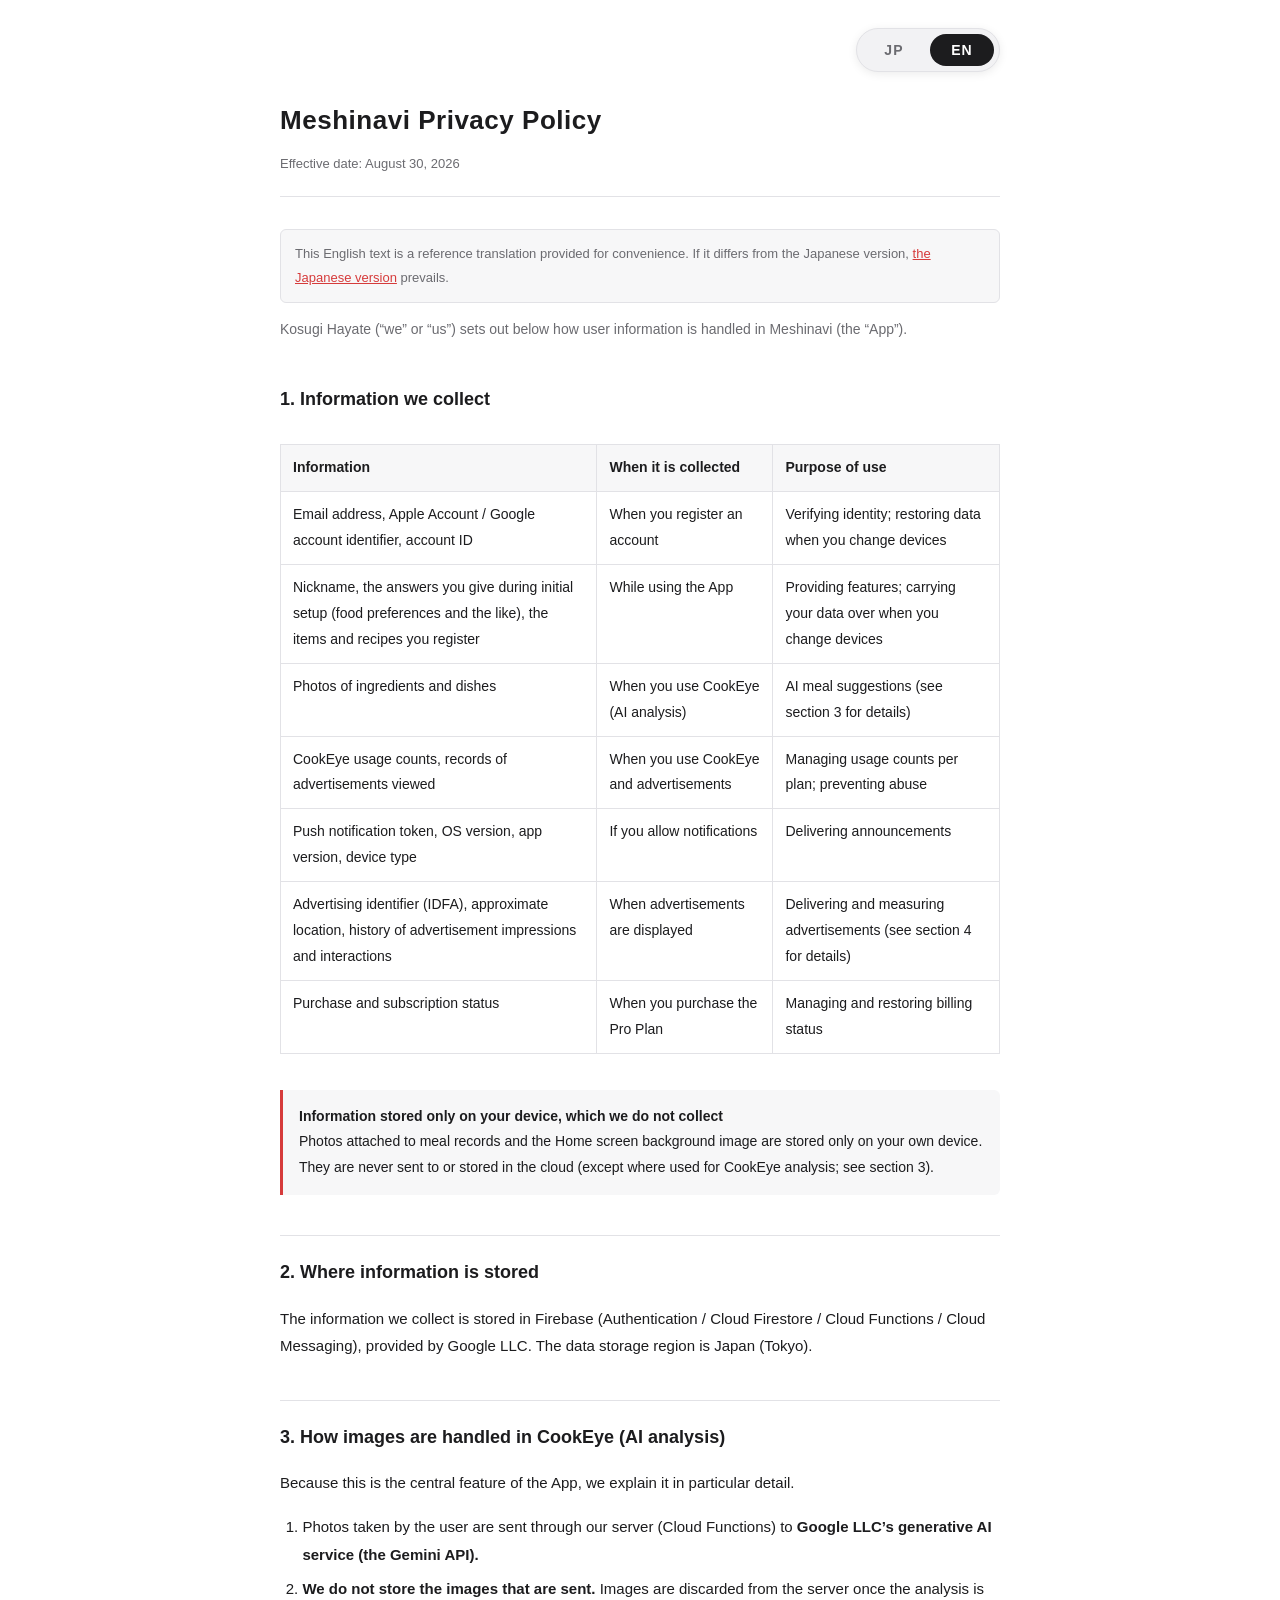
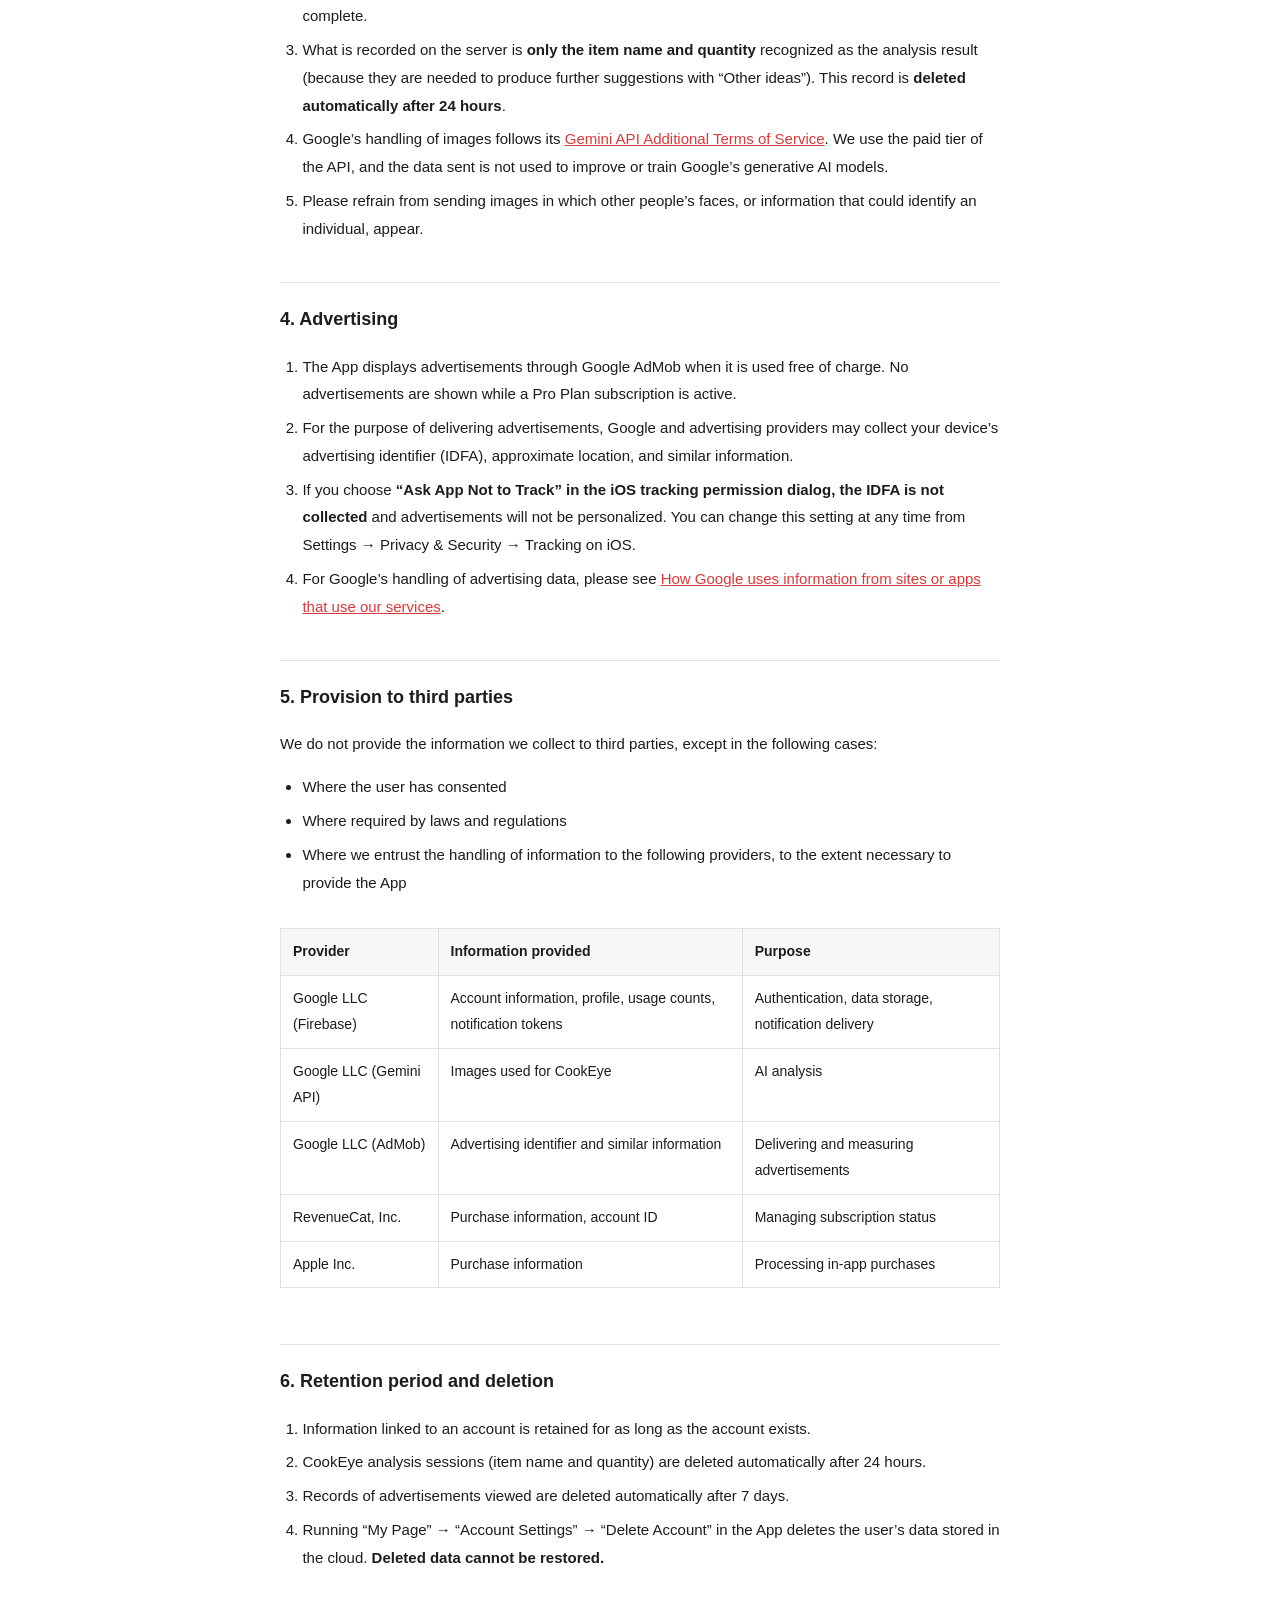
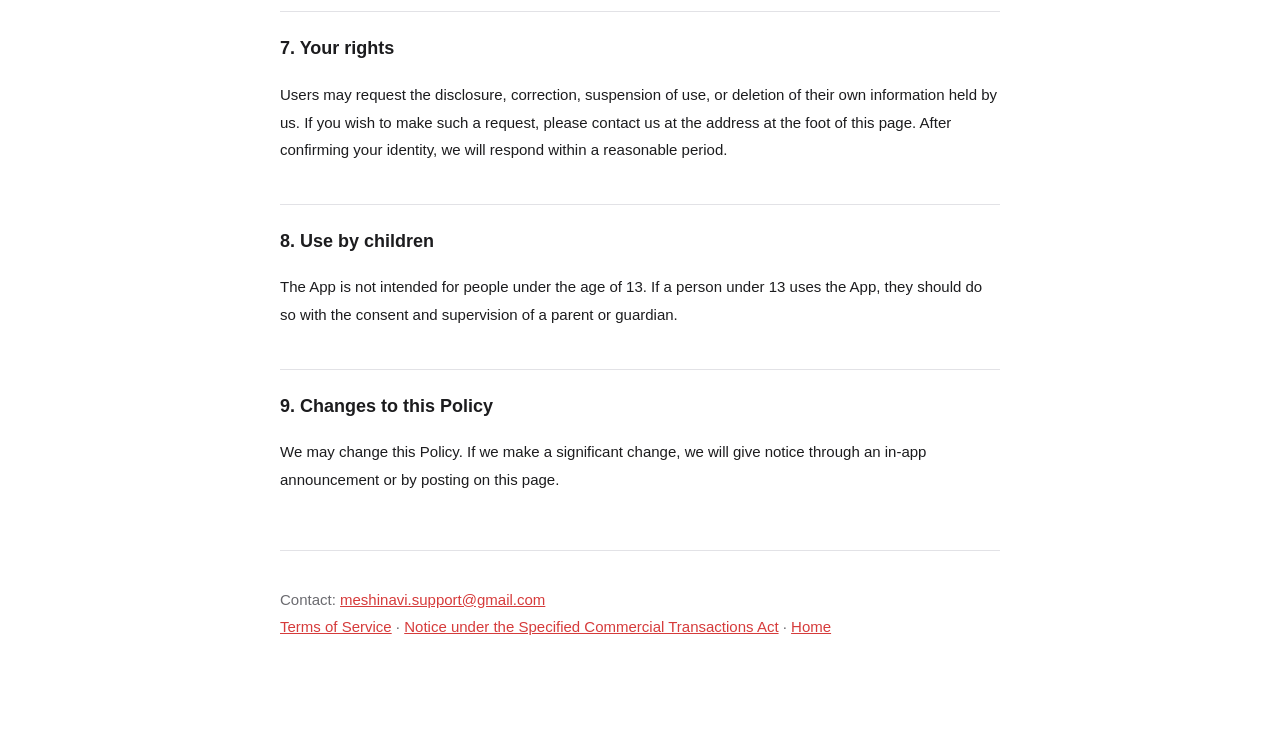
==== commit 3b695f6d: "特定商取引法に基づく表記も日英切り替えに対応 規約・プライバシーポリシーと同じ方式（1 ファイルに両言語、<html lang> で出し分け）。 英語版には、日本の法令が求める表示は日本語版であり、相" ====
--- a/privacy.html
+++ b/privacy.html
@@ -259,7 +259,7 @@
 
 <footer>
   <p>Contact: <a href="mailto:meshinavi.support@gmail.com">meshinavi.support@gmail.com</a><br>
-  <a href="terms.html">Terms of Service</a> &middot; <a href="tokushoho.html">Notice under the Specified Commercial Transactions Act (Japanese)</a> &middot; <a href="index.html">Home</a></p>
+  <a href="terms.html">Terms of Service</a> &middot; <a href="tokushoho.html">Notice under the Specified Commercial Transactions Act</a> &middot; <a href="index.html">Home</a></p>
 </footer>
 
 </div>
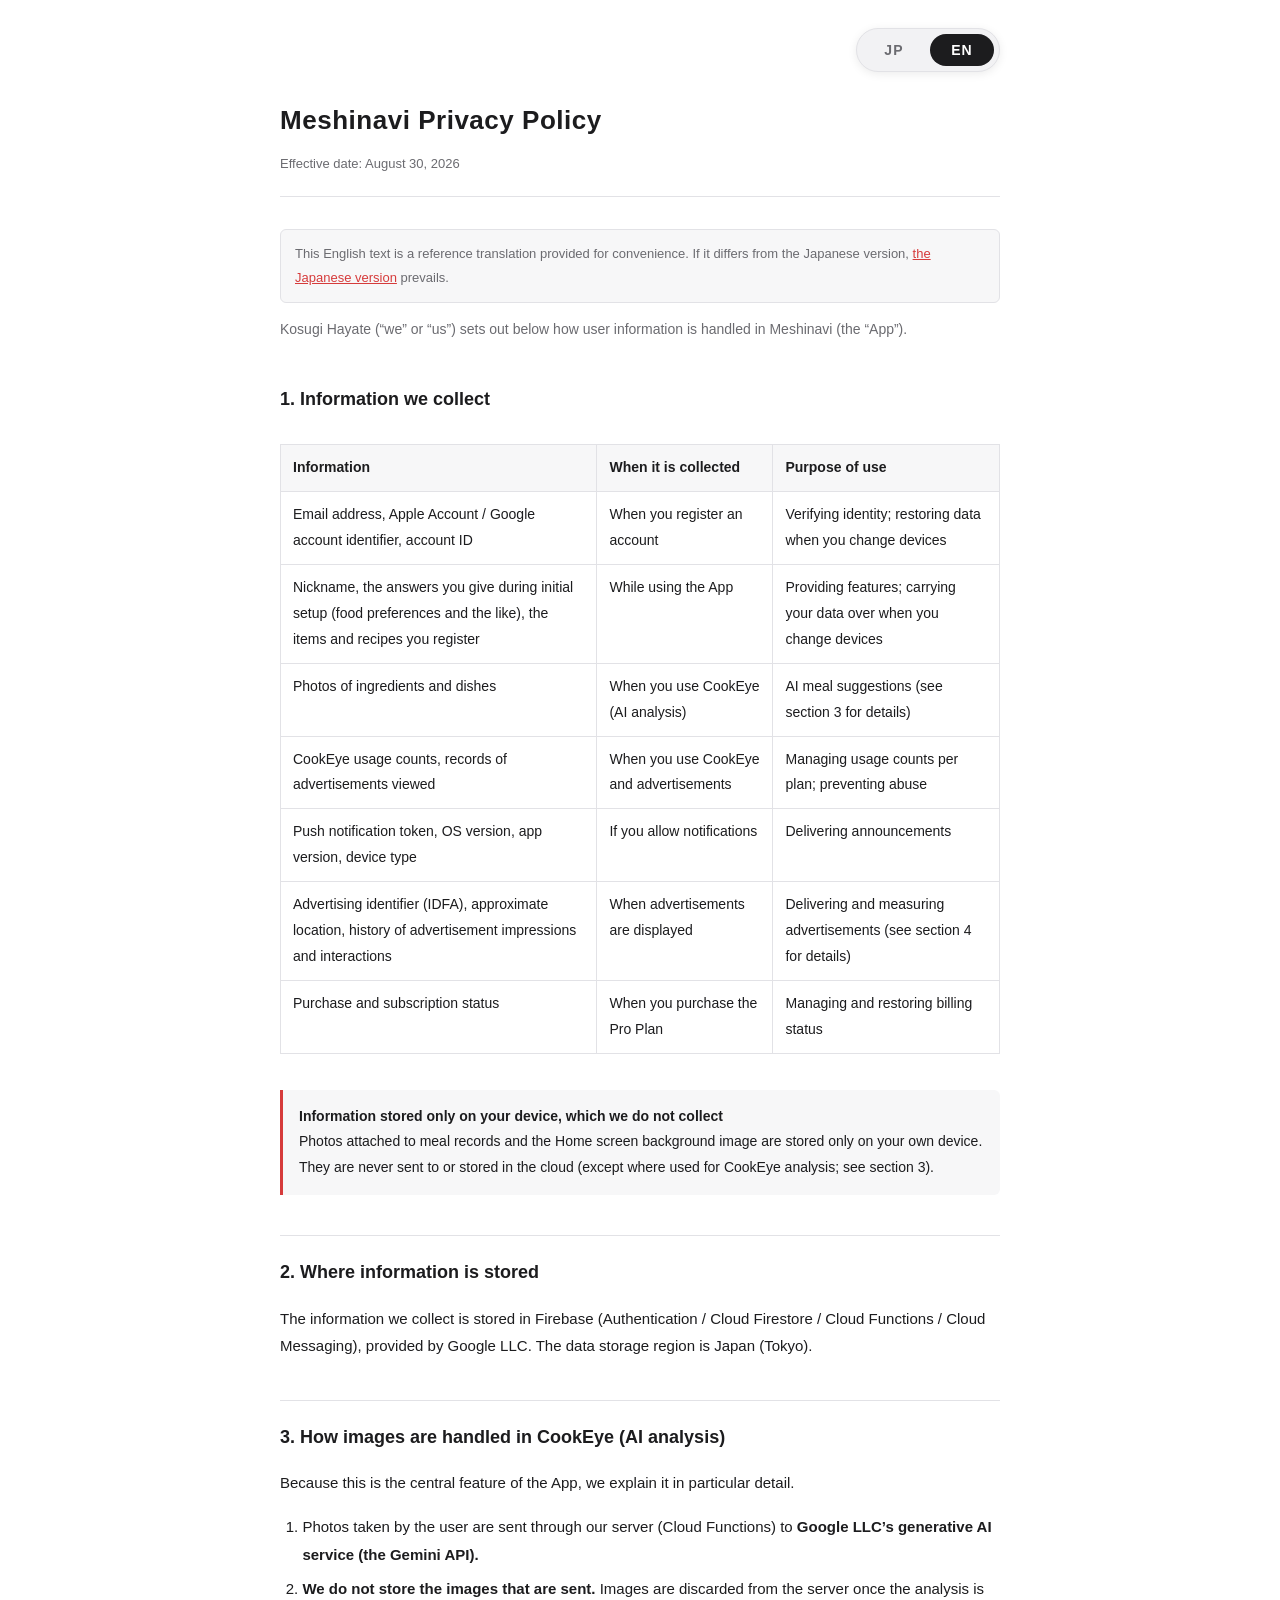
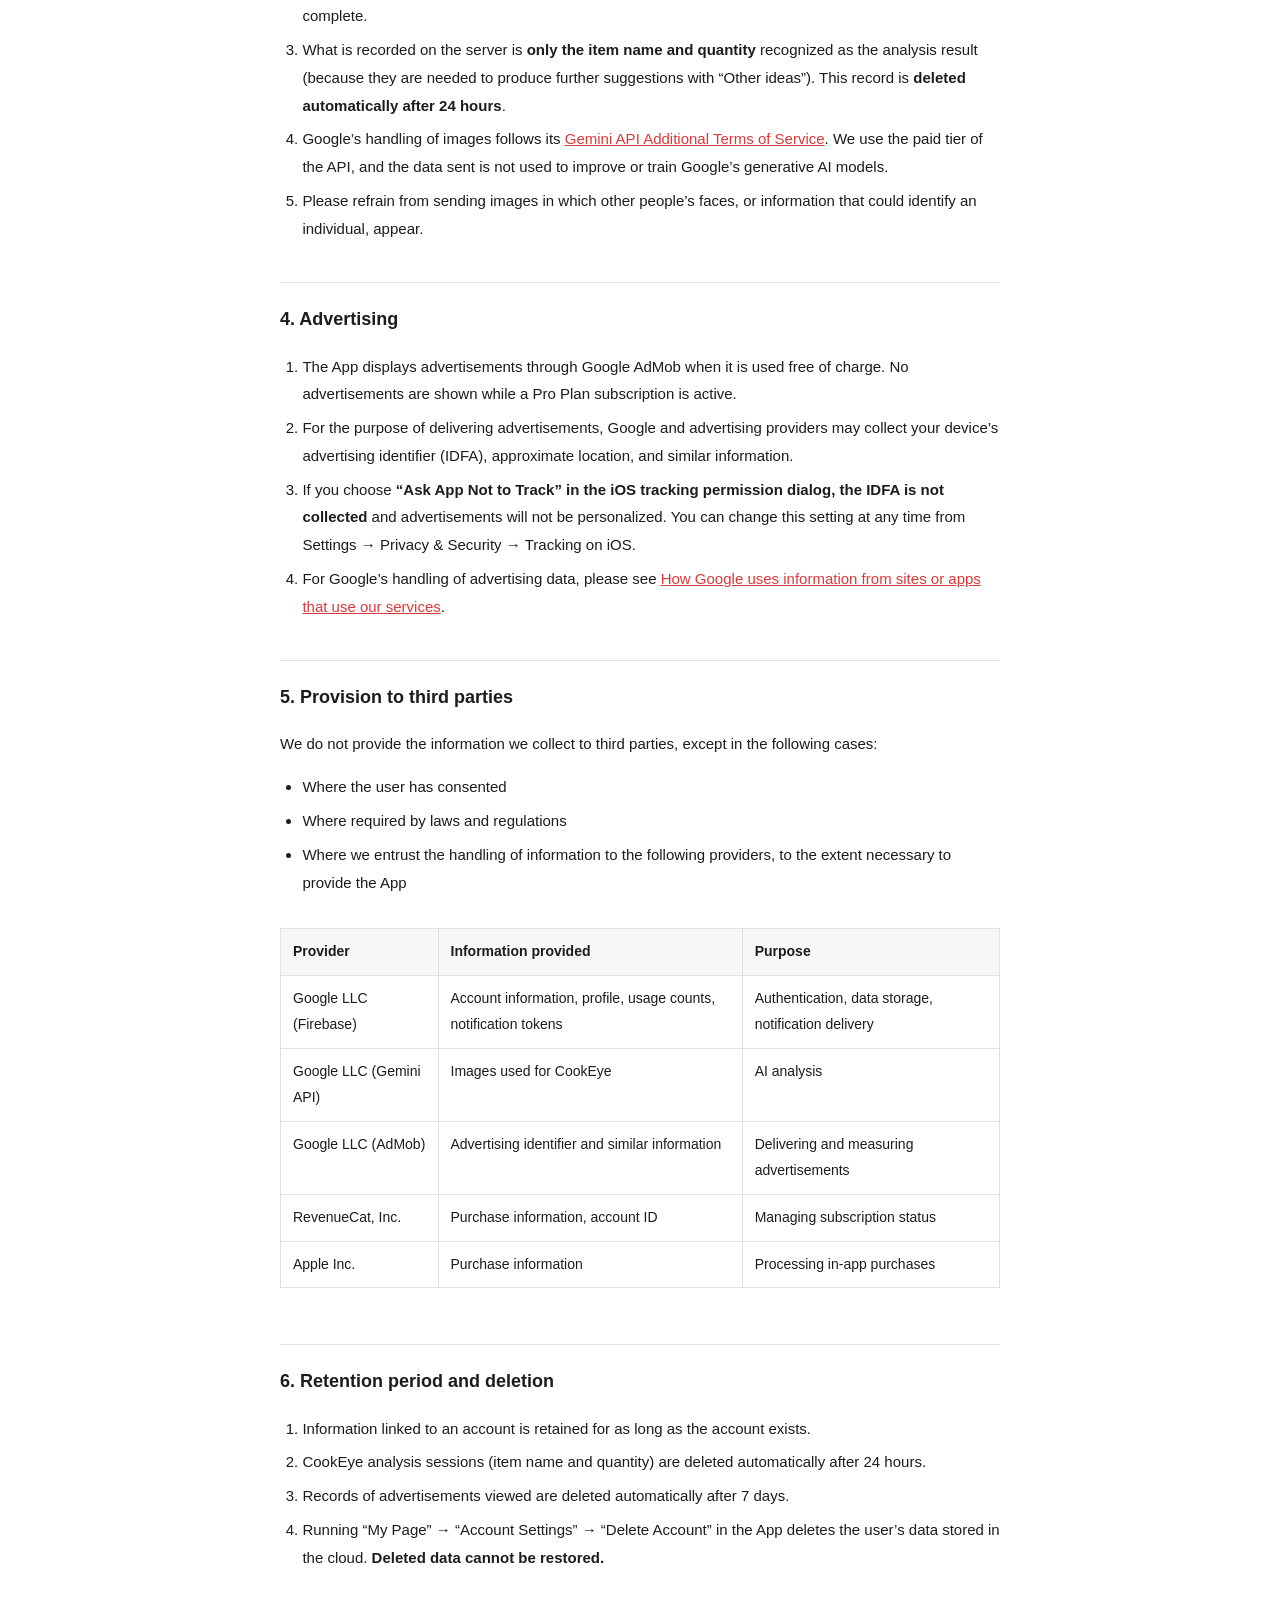
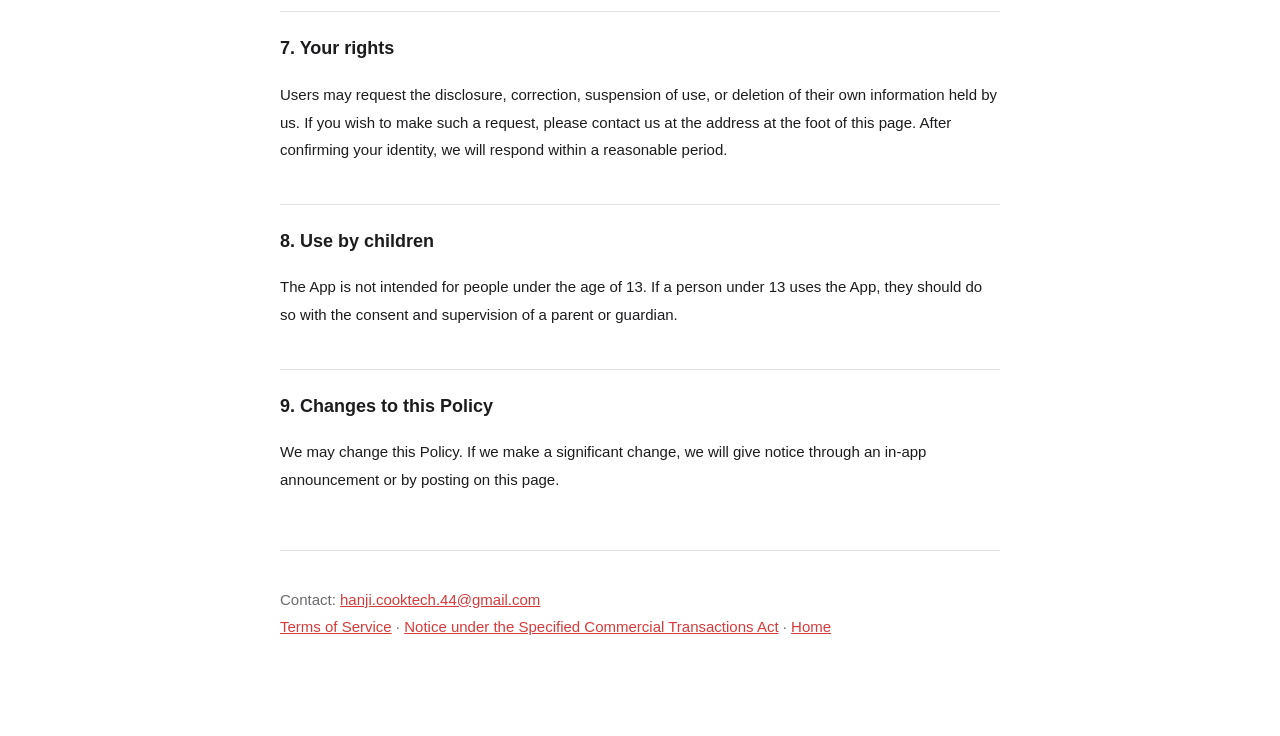
==== commit cd793abd: "お問い合わせ先のメールアドレスを変更する meshinavi.support@gmail.com → hanji.cooktech.44@gmail.com  トップ・利用規約・プライバシーポリシー・" ====
--- a/privacy.html
+++ b/privacy.html
@@ -133,7 +133,7 @@
 <p>当方は本ポリシーを変更することがあります。重要な変更を行う場合は、アプリ内のお知らせまたは本ページへの掲載により周知します。</p>
 
 <footer>
-  <p>お問い合わせ：<a href="mailto:meshinavi.support@gmail.com">meshinavi.support@gmail.com</a><br>
+  <p>お問い合わせ：<a href="mailto:hanji.cooktech.44@gmail.com">hanji.cooktech.44@gmail.com</a><br>
   <a href="terms.html">利用規約</a> ・ <a href="tokushoho.html">特定商取引法に基づく表記</a> ・ <a href="index.html">トップ</a></p>
 </footer>
 
@@ -258,7 +258,7 @@
 <p>We may change this Policy. If we make a significant change, we will give notice through an in-app announcement or by posting on this page.</p>
 
 <footer>
-  <p>Contact: <a href="mailto:meshinavi.support@gmail.com">meshinavi.support@gmail.com</a><br>
+  <p>Contact: <a href="mailto:hanji.cooktech.44@gmail.com">hanji.cooktech.44@gmail.com</a><br>
   <a href="terms.html">Terms of Service</a> &middot; <a href="tokushoho.html">Notice under the Specified Commercial Transactions Act</a> &middot; <a href="index.html">Home</a></p>
 </footer>
 
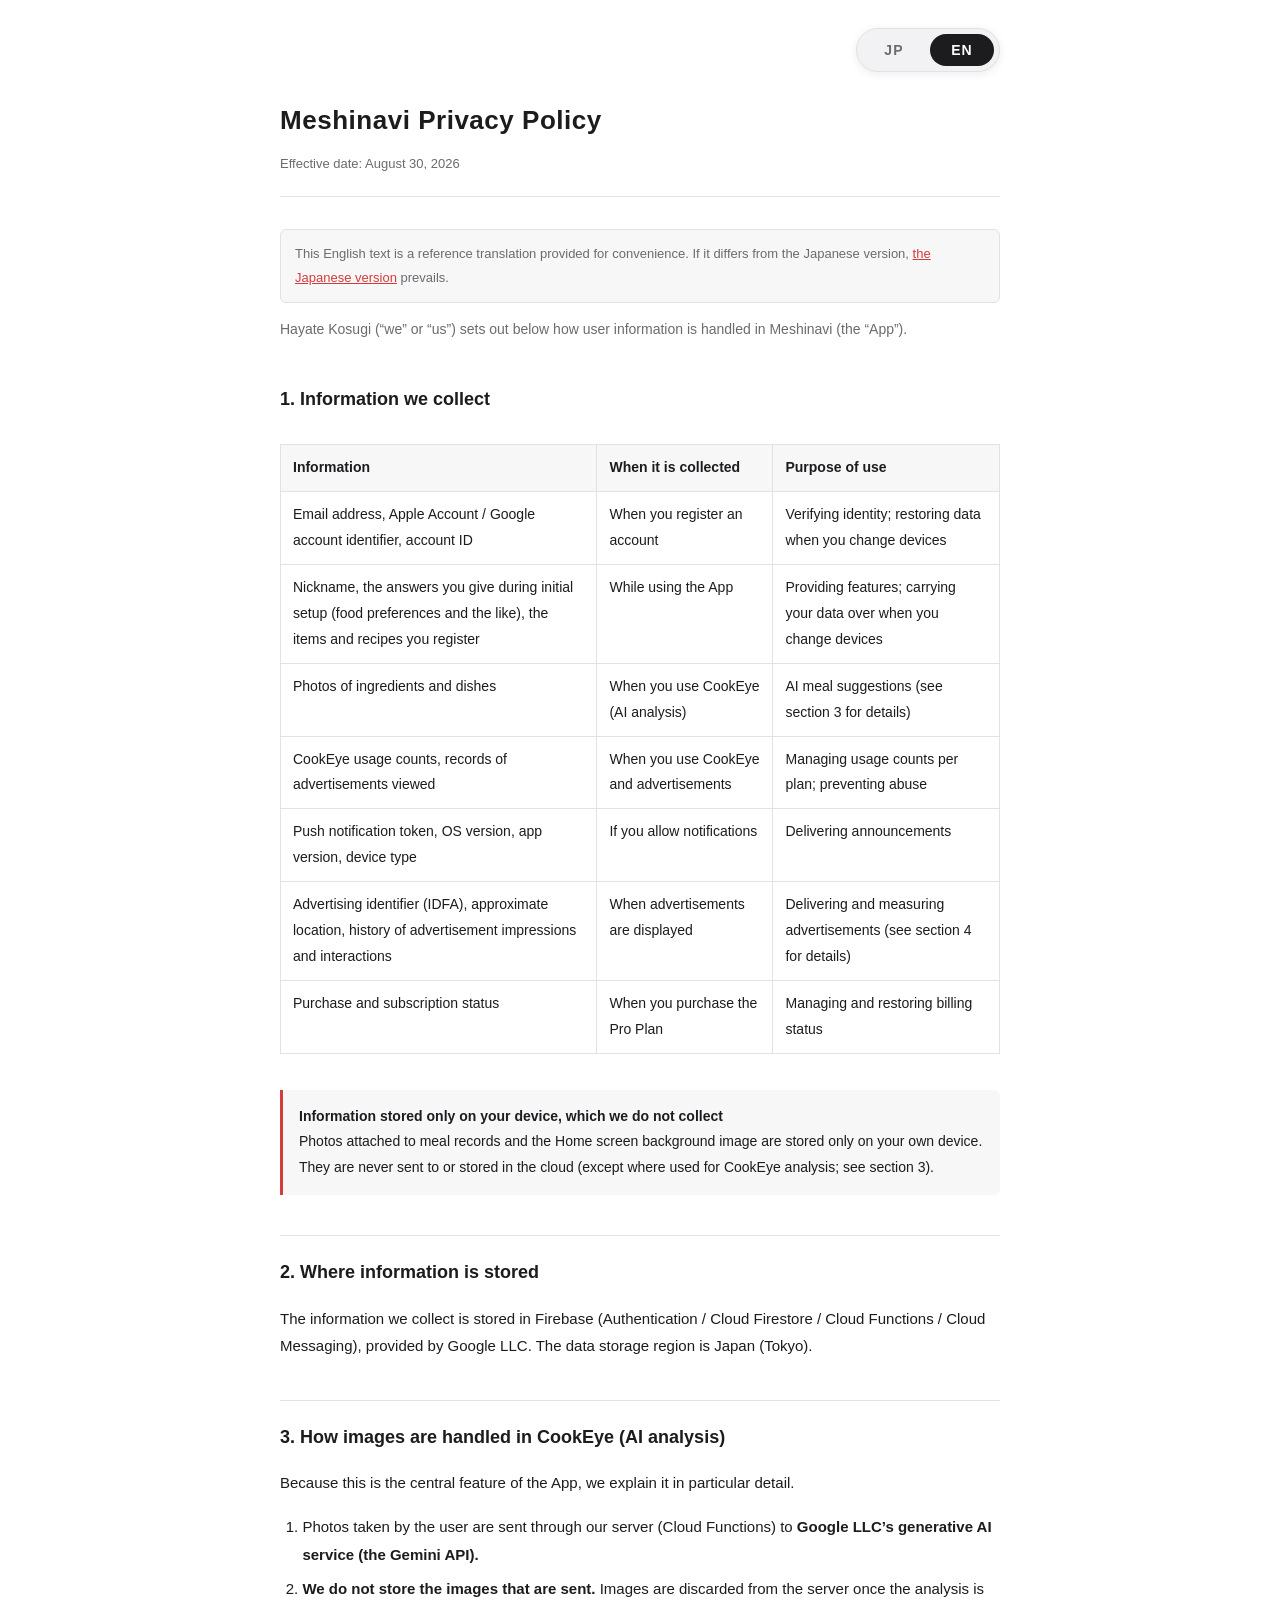
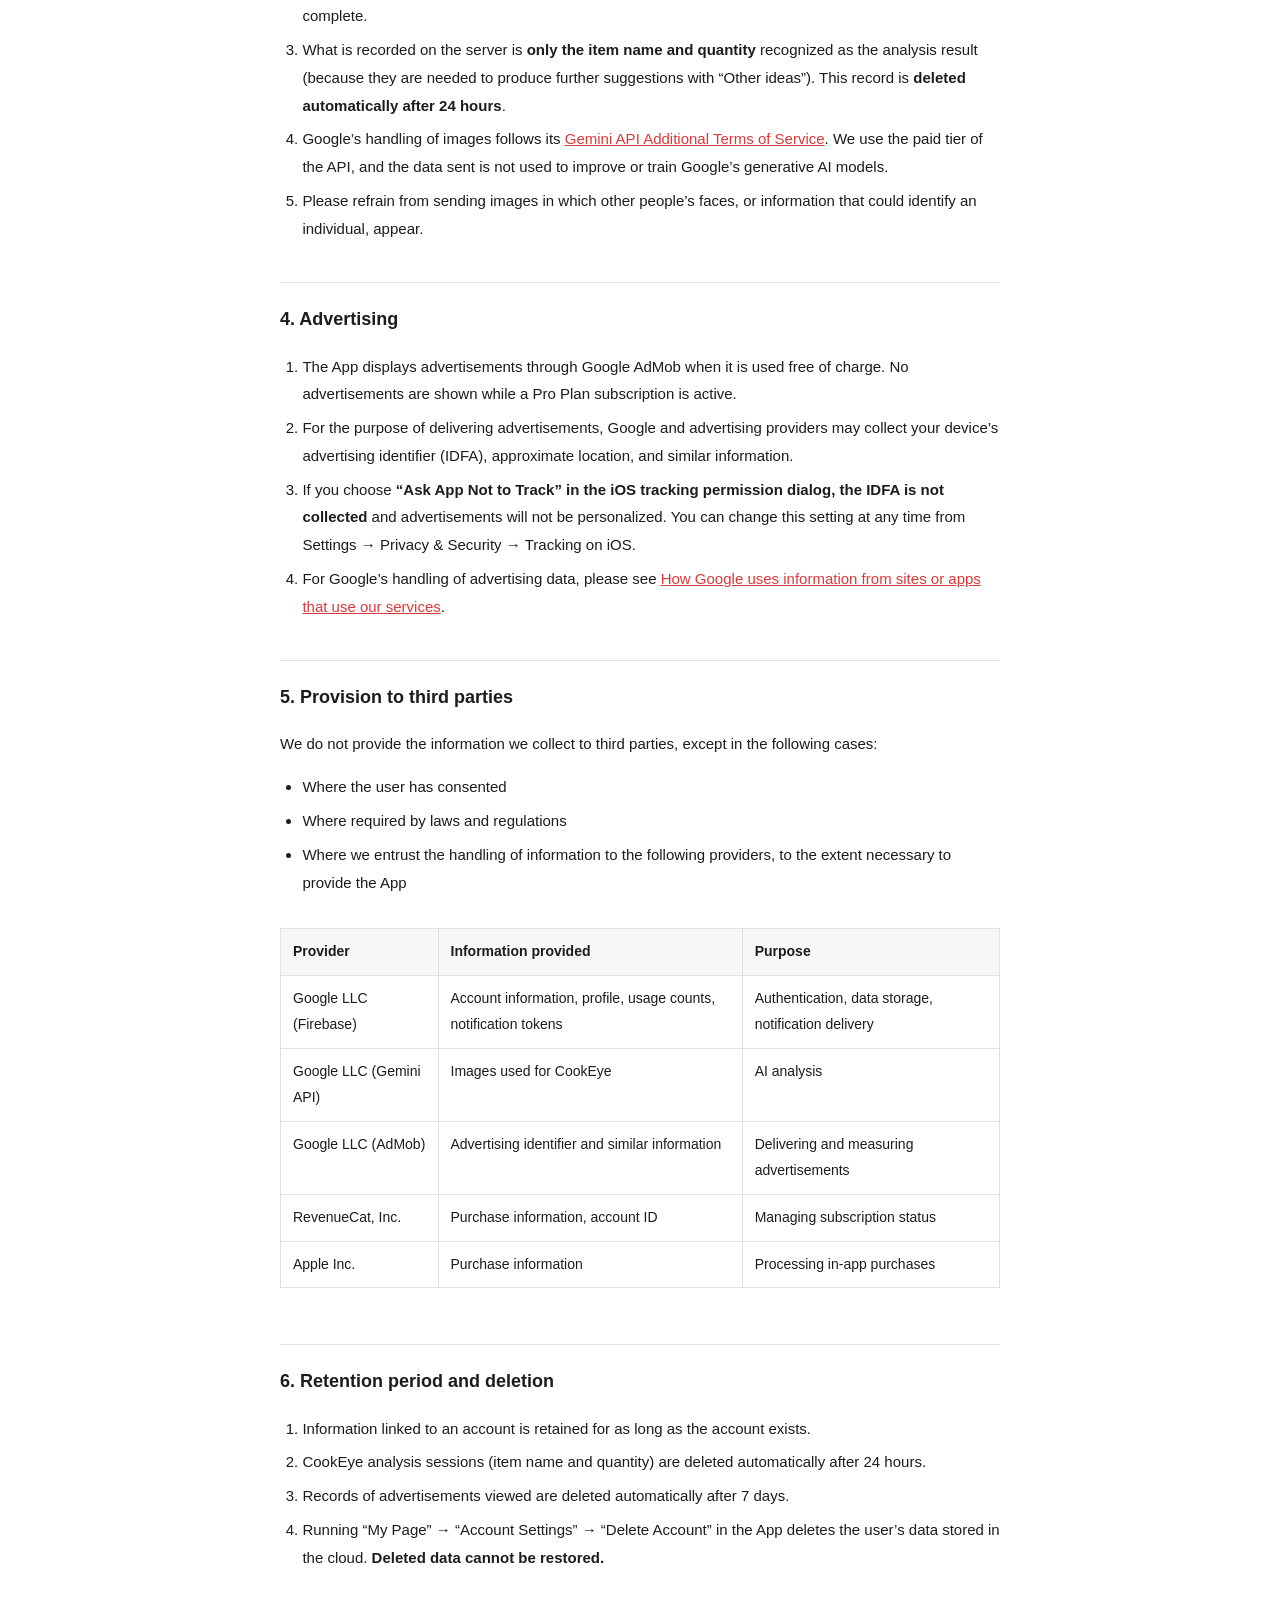
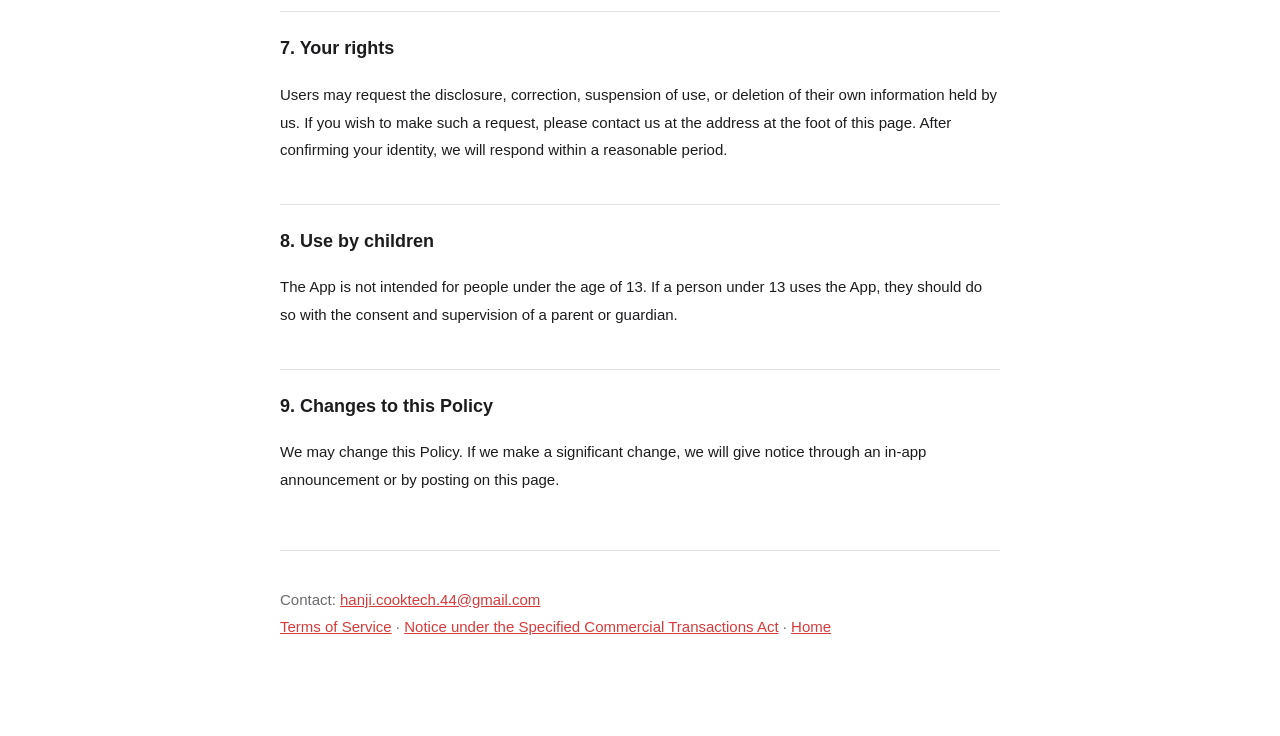
==== commit e49cadbb: "提供者名を Hayate Kosugi に統一（App Store Connect の登録名義に合わせる） ASC の登録は名→姓の「Hayate Kosugi」だった。規約類は姓→名の 「Kosug" ====
--- a/privacy.html
+++ b/privacy.html
@@ -24,7 +24,7 @@
   <p class="meta">制定日：2026年8月30日</p>
 </header>
 
-<p class="lead">Kosugi Hayate（以下「当方」）は、メシナビ（以下「本アプリ」）における利用者の情報の取り扱いについて、以下のとおり定めます。</p>
+<p class="lead">Hayate Kosugi（以下「当方」）は、メシナビ（以下「本アプリ」）における利用者の情報の取り扱いについて、以下のとおり定めます。</p>
 
 
 <h2>1. 取得する情報</h2>
@@ -149,7 +149,7 @@
 
 <p class="translation-note">This English text is a reference translation provided for convenience. If it differs from the Japanese version, <a href="privacy.html?lang=ja">the Japanese version</a> prevails.</p>
 
-<p class="lead">Kosugi Hayate (&ldquo;we&rdquo; or &ldquo;us&rdquo;) sets out below how user information is handled in Meshinavi (the &ldquo;App&rdquo;).</p>
+<p class="lead">Hayate Kosugi (&ldquo;we&rdquo; or &ldquo;us&rdquo;) sets out below how user information is handled in Meshinavi (the &ldquo;App&rdquo;).</p>
 
 
 <h2>1. Information we collect</h2>
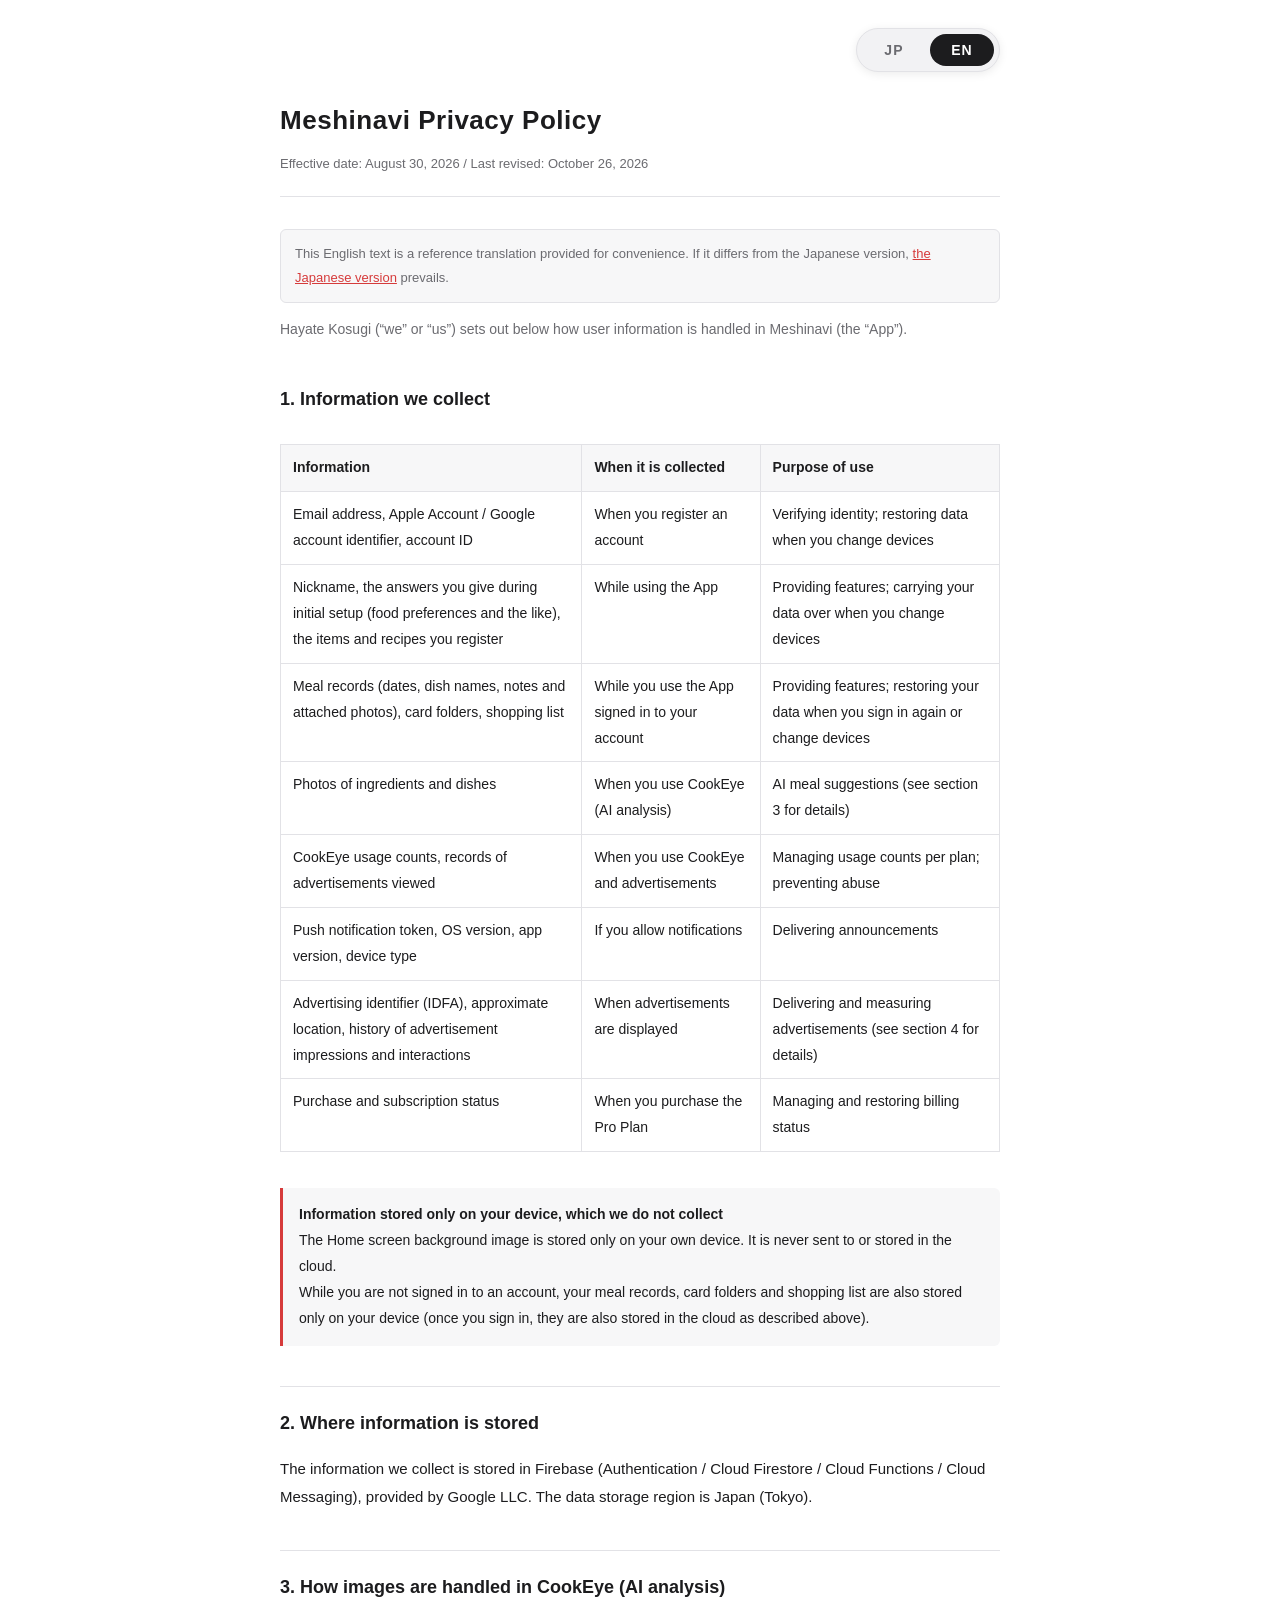
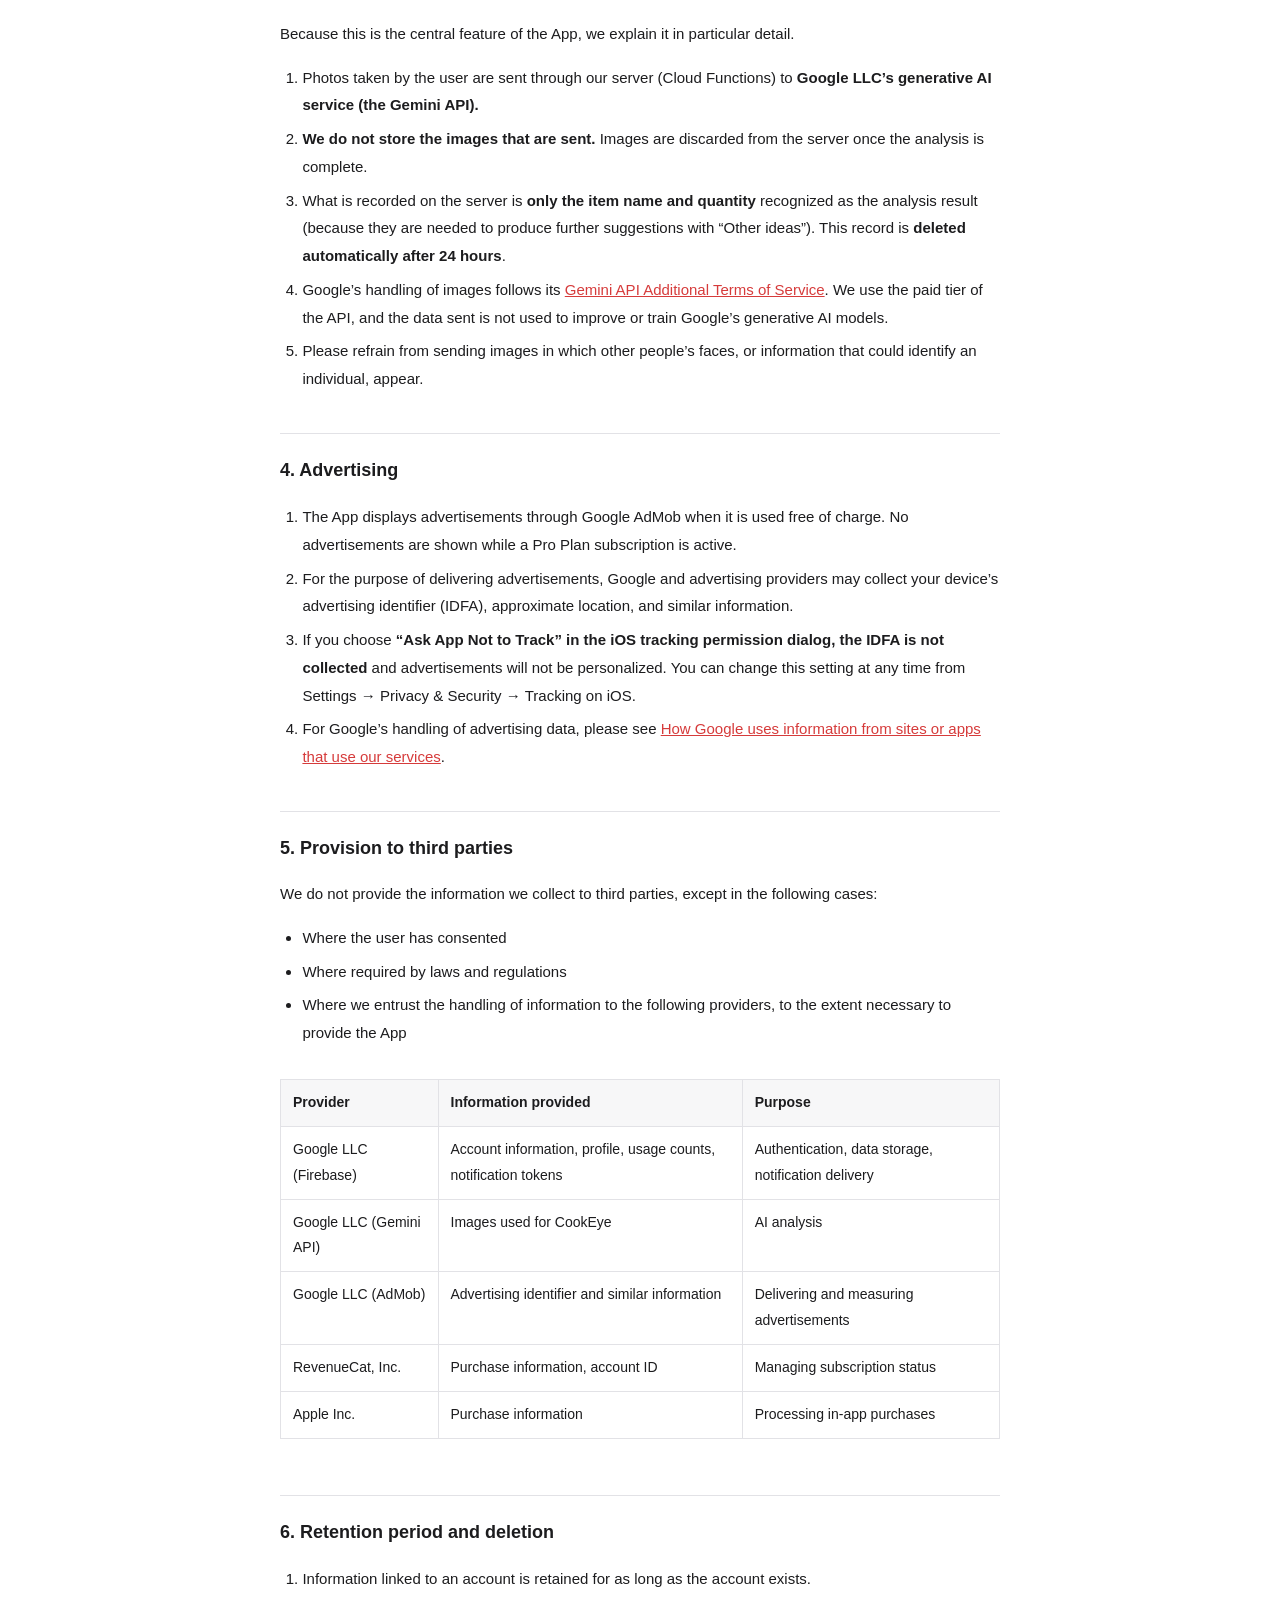
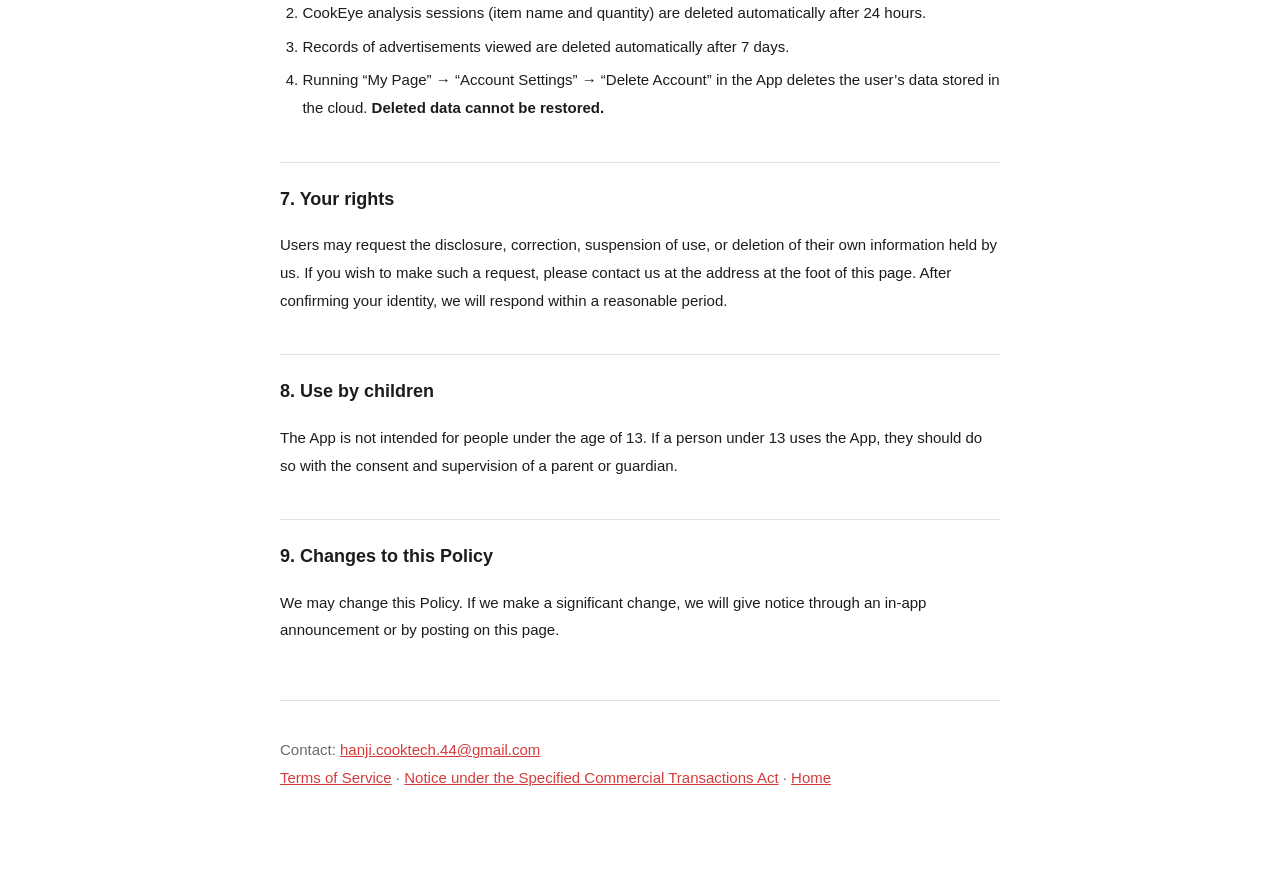
==== commit b49641de: "プライバシーポリシー: 食事の記録をクラウドに保存することを明記する アプリ 1.2.0 から、ログイン中は食事の記録（添付した写真を含む）・カードフォルダ・ 買い物リストもクラウド（Cloud Fi" ====
--- a/privacy.html
+++ b/privacy.html
@@ -21,7 +21,7 @@
 
 <header>
   <h1>メシナビ プライバシーポリシー</h1>
-  <p class="meta">制定日：2026年8月30日</p>
+  <p class="meta">制定日：2026年8月30日／改定日：2026年10月26日</p>
 </header>
 
 <p class="lead">Hayate Kosugi（以下「当方」）は、メシナビ（以下「本アプリ」）における利用者の情報の取り扱いについて、以下のとおり定めます。</p>
@@ -42,6 +42,11 @@
     <td>機能の提供、機種変更時の引き継ぎ</td>
   </tr>
   <tr>
+    <td>食事の記録（日付・料理名・メモ・添付した写真）、カードフォルダ、買い物リスト</td>
+    <td>アカウントにログインしてアプリを利用している間</td>
+    <td>機能の提供、再ログイン時・機種変更時の復元</td>
+  </tr>
+  <tr>
     <td>食材・料理の写真</td>
     <td>クックアイ（AI解析）の利用時</td>
     <td>AI による献立の提案（詳細は「3.」）</td>
@@ -71,7 +76,8 @@
 
 <div class="note">
   <strong>端末内にのみ保存され、当方が取得しない情報</strong><br>
-  食事記録に添付した写真、ホーム画面の背景画像は、利用者の端末内にのみ保存されます。これらがクラウドに送信・保存されることはありません（クックアイの解析に使う場合を除く。「3.」参照）。
+  ホーム画面の背景画像は、利用者の端末内にのみ保存されます。クラウドに送信・保存されることはありません。<br>
+  アカウントにログインしていない間の食事の記録・カードフォルダ・買い物リストも、端末内にのみ保存されます（ログインすると、上記のとおりクラウドにも保存されます）。
 </div>
 
 <h2>2. 情報の保存場所</h2>
@@ -144,7 +150,7 @@
 
 <header>
   <h1>Meshinavi Privacy Policy</h1>
-  <p class="meta">Effective date: August 30, 2026</p>
+  <p class="meta">Effective date: August 30, 2026 / Last revised: October 26, 2026</p>
 </header>
 
 <p class="translation-note">This English text is a reference translation provided for convenience. If it differs from the Japanese version, <a href="privacy.html?lang=ja">the Japanese version</a> prevails.</p>
@@ -167,6 +173,11 @@
     <td>Providing features; carrying your data over when you change devices</td>
   </tr>
   <tr>
+    <td>Meal records (dates, dish names, notes and attached photos), card folders, shopping list</td>
+    <td>While you use the App signed in to your account</td>
+    <td>Providing features; restoring your data when you sign in again or change devices</td>
+  </tr>
+  <tr>
     <td>Photos of ingredients and dishes</td>
     <td>When you use CookEye (AI analysis)</td>
     <td>AI meal suggestions (see section 3 for details)</td>
@@ -196,7 +207,8 @@
 
 <div class="note">
   <strong>Information stored only on your device, which we do not collect</strong><br>
-  Photos attached to meal records and the Home screen background image are stored only on your own device. They are never sent to or stored in the cloud (except where used for CookEye analysis; see section 3).
+  The Home screen background image is stored only on your own device. It is never sent to or stored in the cloud.<br>
+  While you are not signed in to an account, your meal records, card folders and shopping list are also stored only on your device (once you sign in, they are also stored in the cloud as described above).
 </div>
 
 <h2>2. Where information is stored</h2>
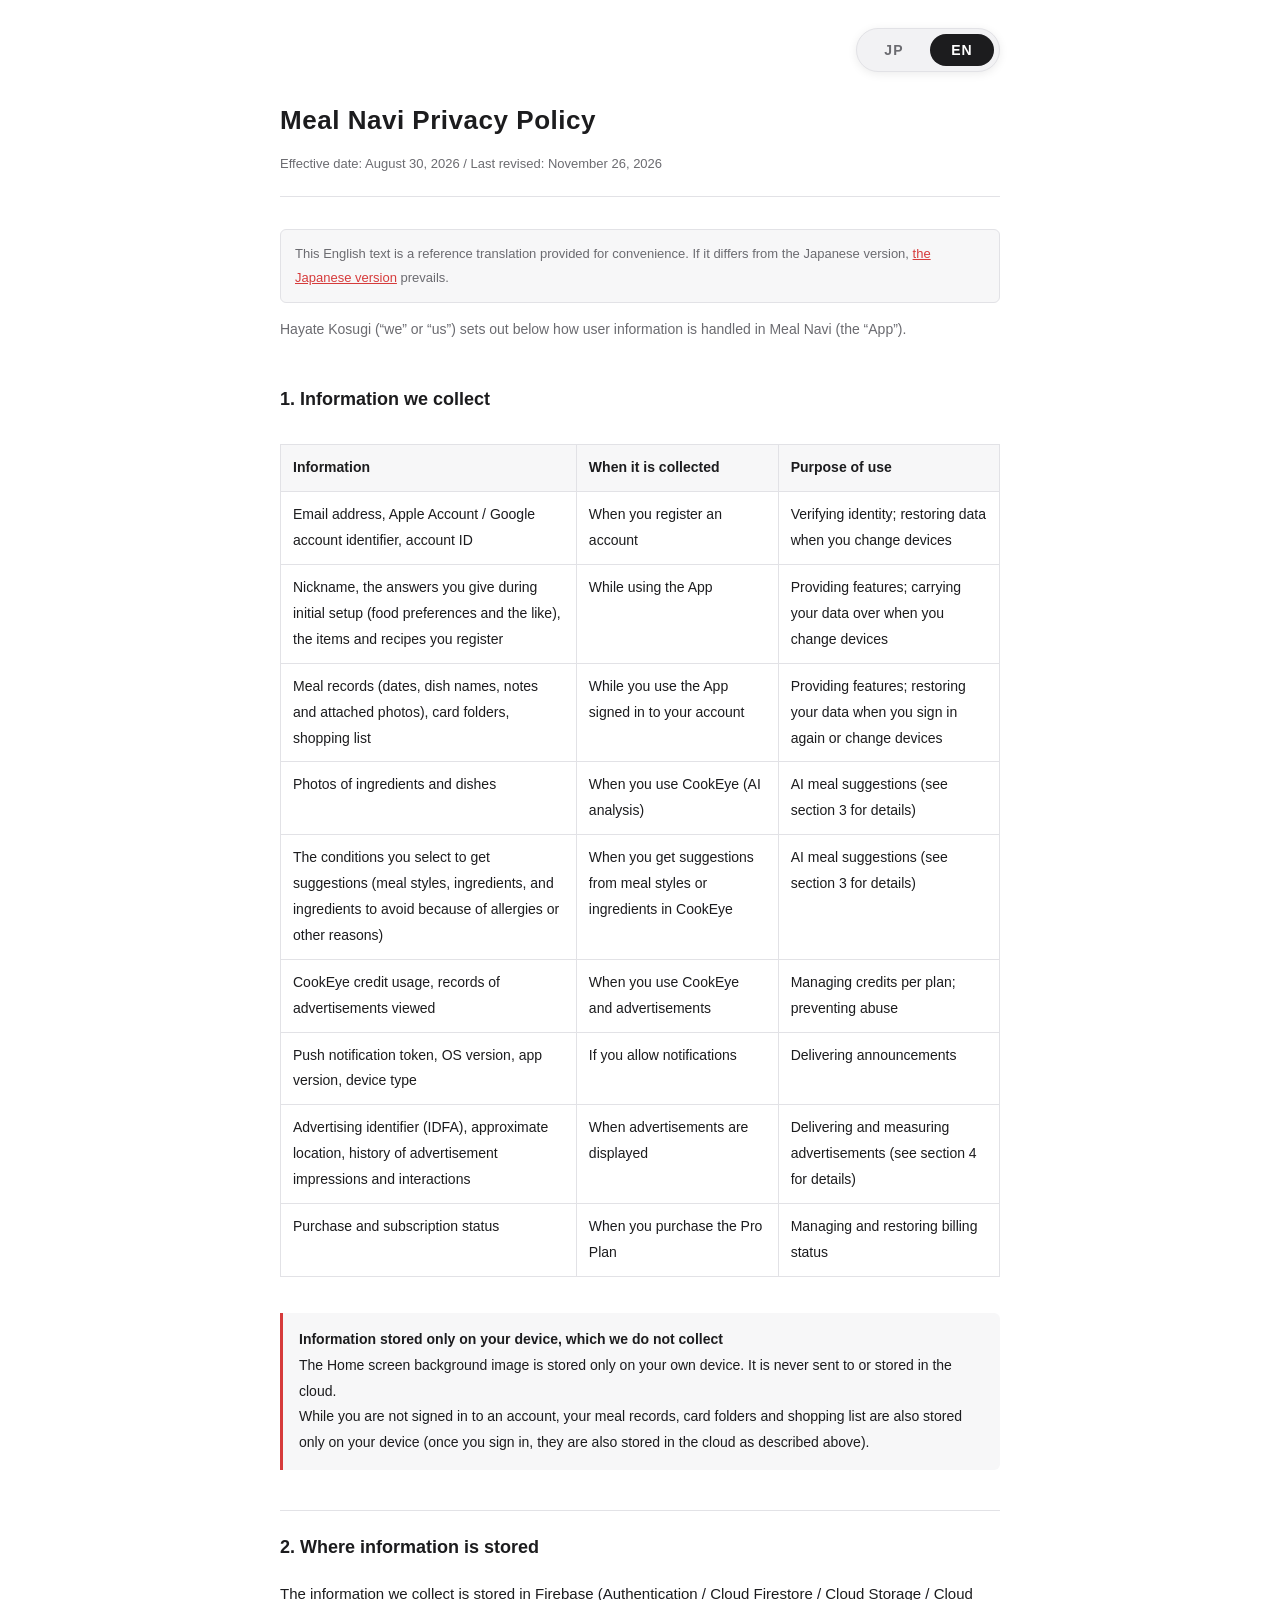
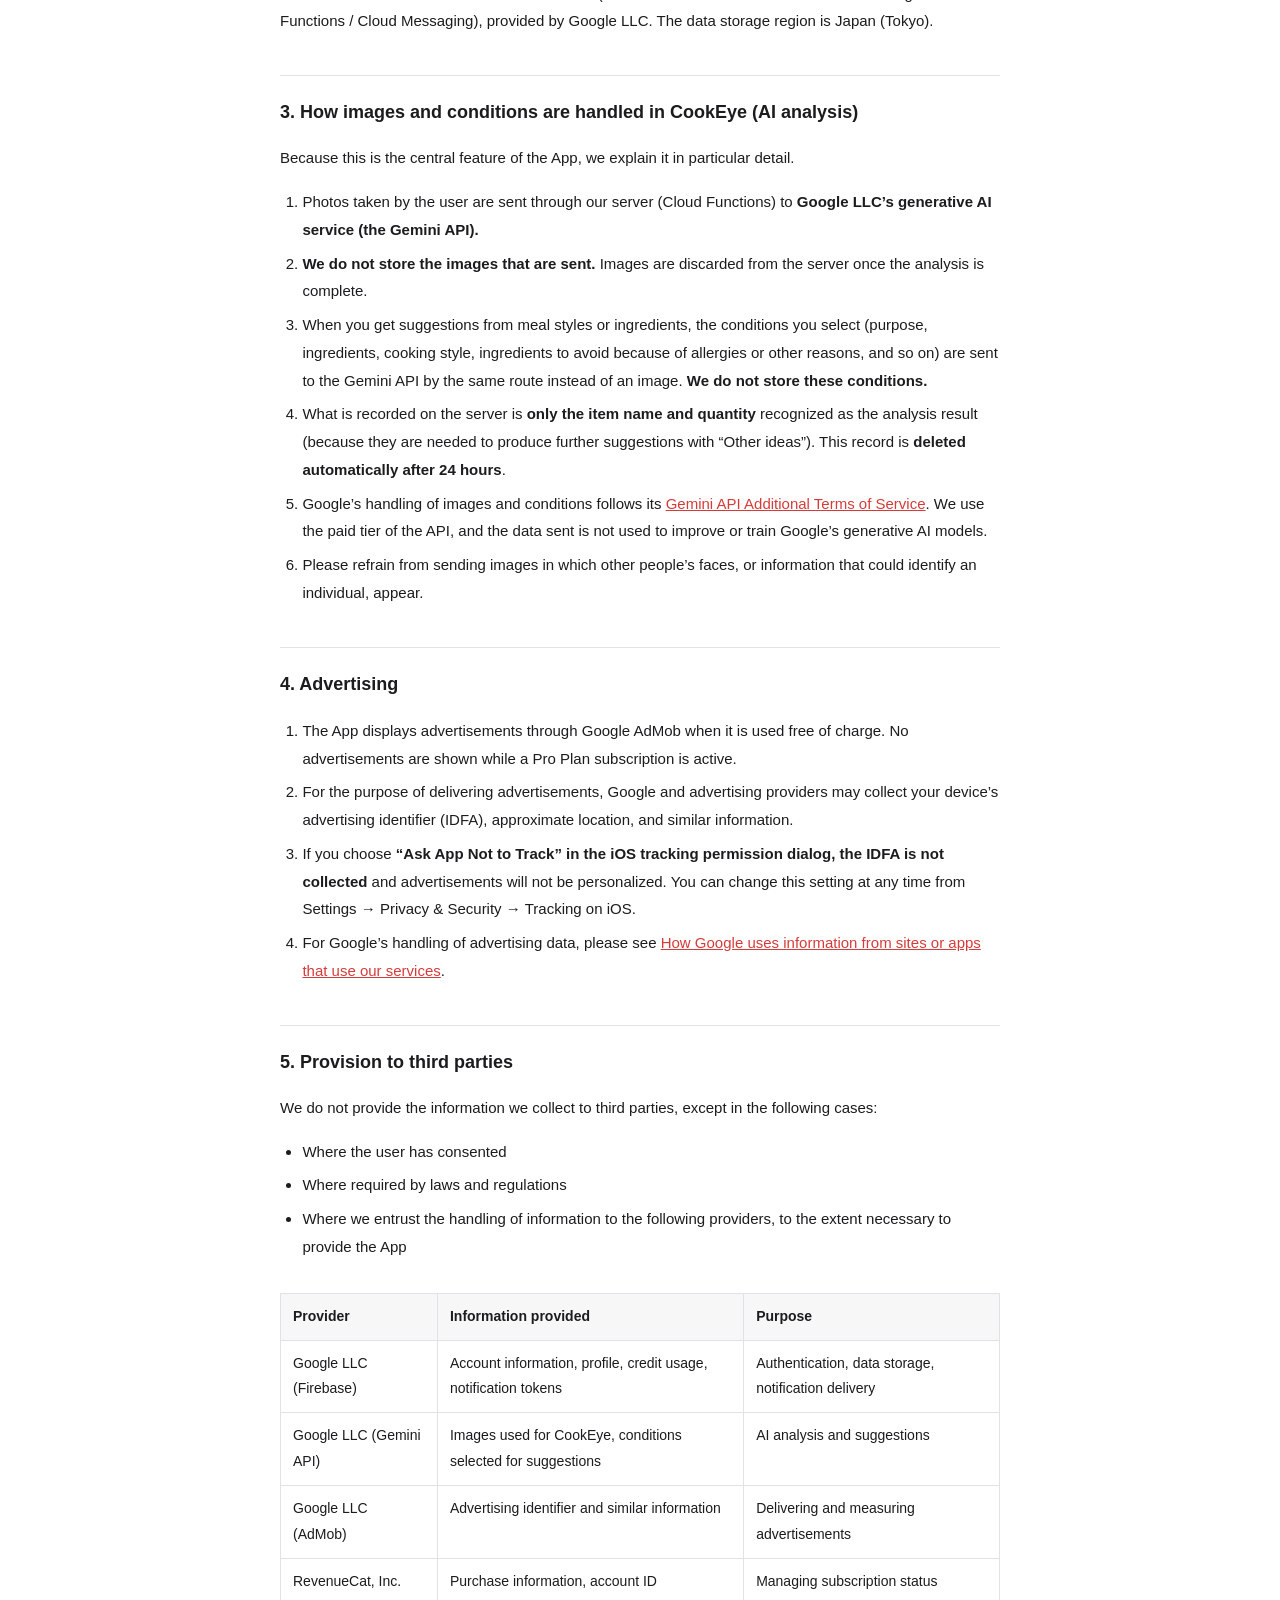
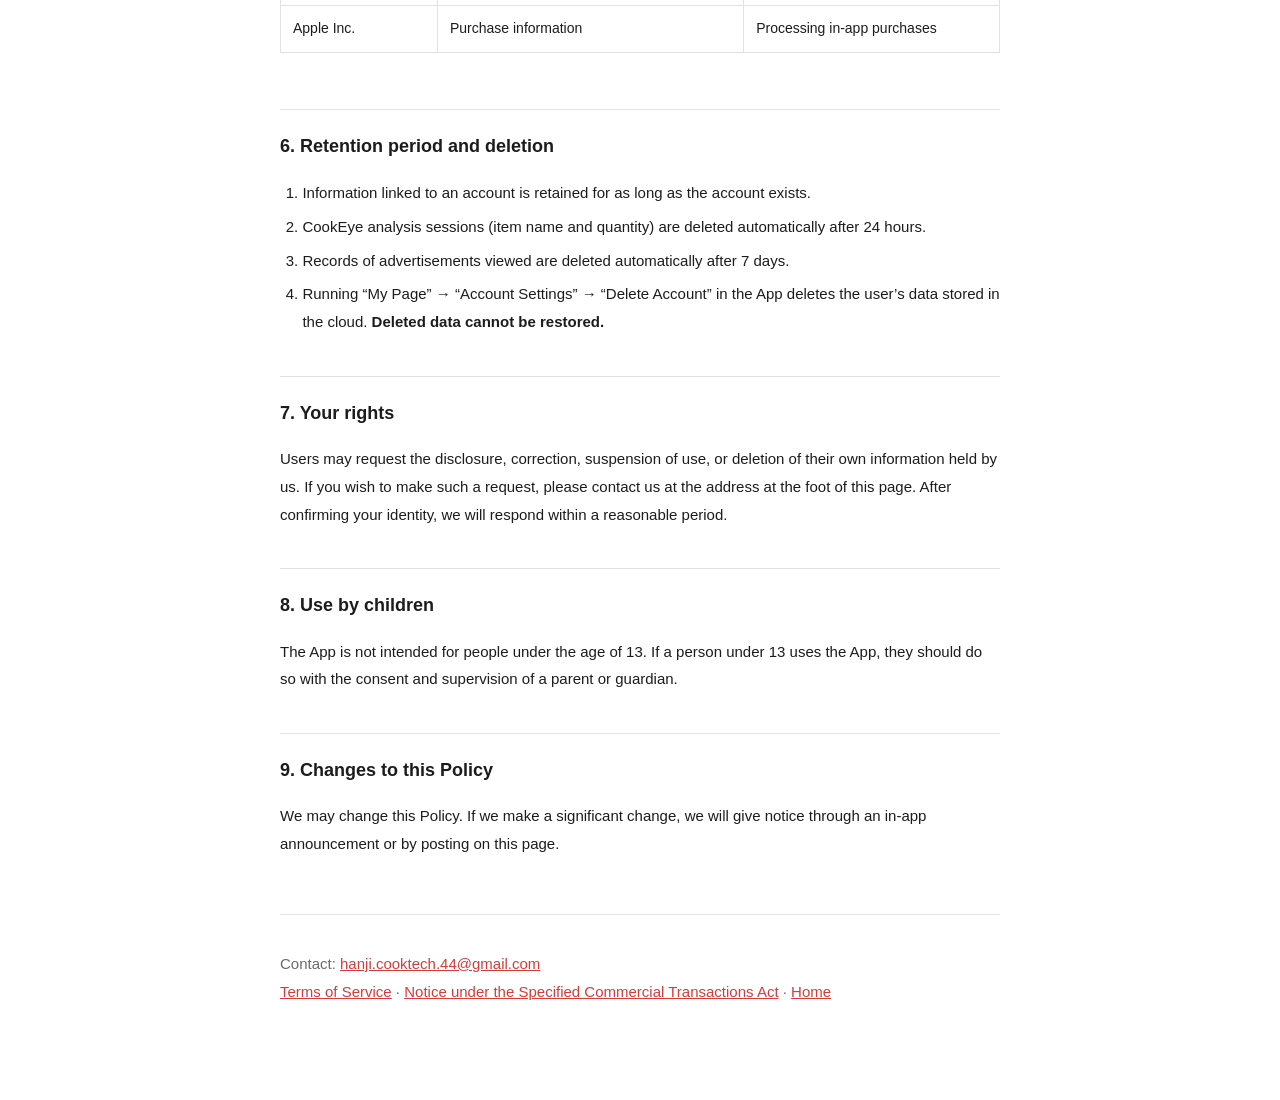
==== commit 1a63a059: "規約類: アプリ名を「めしなび / Meal Navi」にし、クレジット制と写真の保存先に合わせる（2.0.0） - アプリ名: メシナビ / Meshinavi → めしなび / Meal Navi" ====
--- a/privacy.html
+++ b/privacy.html
@@ -3,10 +3,10 @@
 <head>
 <meta charset="utf-8">
 <meta name="viewport" content="width=device-width, initial-scale=1">
-<title>プライバシーポリシー | メシナビ</title>
+<title>プライバシーポリシー | めしなび</title>
 <link rel="stylesheet" href="style.css">
 </head>
-<body data-title-ja="プライバシーポリシー | メシナビ" data-title-en="Privacy Policy | Meshinavi">
+<body data-title-ja="プライバシーポリシー | めしなび" data-title-en="Privacy Policy | Meal Navi">
 <main>
 
 <div class="lang-switch">
@@ -20,11 +20,11 @@
 <div class="lang-block" data-lang="ja">
 
 <header>
-  <h1>メシナビ プライバシーポリシー</h1>
-  <p class="meta">制定日：2026年8月30日／改定日：2026年10月26日</p>
+  <h1>めしなび プライバシーポリシー</h1>
+  <p class="meta">制定日：2026年8月30日／改定日：2026年11月26日</p>
 </header>
 
-<p class="lead">Hayate Kosugi（以下「当方」）は、メシナビ（以下「本アプリ」）における利用者の情報の取り扱いについて、以下のとおり定めます。</p>
+<p class="lead">Hayate Kosugi（以下「当方」）は、めしなび（以下「本アプリ」）における利用者の情報の取り扱いについて、以下のとおり定めます。</p>
 
 
 <h2>1. 取得する情報</h2>
@@ -52,9 +52,14 @@
     <td>AI による献立の提案（詳細は「3.」）</td>
   </tr>
   <tr>
-    <td>クックアイの利用回数、広告視聴の記録</td>
+    <td>提案を受けるために選んだ条件（食事スタイル、食材、アレルギーなどで避けたい食材）</td>
+    <td>クックアイで食事スタイル・食材から提案を受けるとき</td>
+    <td>AI による献立の提案（詳細は「3.」）</td>
+  </tr>
+  <tr>
+    <td>クックアイのクレジットの使用状況、広告視聴の記録</td>
     <td>クックアイ・広告の利用時</td>
-    <td>プランごとの利用回数の管理、不正利用の防止</td>
+    <td>プランごとのクレジットの管理、不正利用の防止</td>
   </tr>
   <tr>
     <td>プッシュ通知トークン、OS バージョン、アプリバージョン、端末の種別</td>
@@ -81,15 +86,16 @@
 </div>
 
 <h2>2. 情報の保存場所</h2>
-<p>取得した情報は、Google LLC が提供する Firebase（Authentication / Cloud Firestore / Cloud Functions / Cloud Messaging）に保存されます。データの保存リージョンは日本（東京）です。</p>
-
-<h2>3. クックアイ（AI解析）における画像の取り扱い</h2>
+<p>取得した情報は、Google LLC が提供する Firebase（Authentication / Cloud Firestore / Cloud Storage / Cloud Functions / Cloud Messaging）に保存されます。データの保存リージョンは日本（東京）です。</p>
+
+<h2>3. クックアイ（AI解析）における画像と条件の取り扱い</h2>
 <p>本アプリの中心的な機能であるため、特に詳しく説明します。</p>
 <ol>
   <li>利用者が撮影した画像は、当方のサーバー（Cloud Functions）を経由して、<strong>Google LLC の生成 AI サービス（Gemini API）に送信されます。</strong></li>
   <li><strong>当方は、送信された画像を保存しません。</strong>解析が終わった時点で画像はサーバーから破棄されます。</li>
+  <li>食事スタイル・食材から提案を受ける場合は、画像の代わりに、利用者が選んだ条件（目的・食材・調理法、アレルギーなどで避けたい食材など）が同じ経路で Gemini API に送信されます。<strong>当方は、この条件を保存しません。</strong></li>
   <li>サーバーに記録されるのは、解析結果として認識された<strong>品目名と分量のみ</strong>です（「違う提案」を再度受け取るために必要なため）。この記録は<strong>24時間後に自動的に削除</strong>されます。</li>
-  <li>Google における画像の取り扱いは、同社の
+  <li>Google における画像や条件の取り扱いは、同社の
     <a href="https://ai.google.dev/gemini-api/terms" target="_blank" rel="noopener">Gemini API 追加利用規約</a>に従います。当方は有料版の API を利用しており、送信されたデータが Google の生成 AI モデルの改善・学習に利用されることはありません。</li>
   <li>他人の顔や、個人を特定できる情報が写り込んだ画像の送信はお控えください。</li>
 </ol>
@@ -113,8 +119,8 @@
 <div class="scroll">
 <table>
   <tr><th>事業者</th><th>提供する情報</th><th>目的</th></tr>
-  <tr><td>Google LLC（Firebase）</td><td>アカウント情報、プロフィール、利用回数、通知トークン</td><td>認証・データ保存・通知配信</td></tr>
-  <tr><td>Google LLC（Gemini API）</td><td>クックアイに使用する画像</td><td>AI による解析</td></tr>
+  <tr><td>Google LLC（Firebase）</td><td>アカウント情報、プロフィール、クレジットの使用状況、通知トークン</td><td>認証・データ保存・通知配信</td></tr>
+  <tr><td>Google LLC（Gemini API）</td><td>クックアイに使用する画像、提案のために選んだ条件</td><td>AI による解析・提案</td></tr>
   <tr><td>Google LLC（AdMob）</td><td>広告識別子等</td><td>広告の配信・効果測定</td></tr>
   <tr><td>RevenueCat, Inc.</td><td>購入情報、アカウント ID</td><td>サブスクリプション状態の管理</td></tr>
   <tr><td>Apple Inc.</td><td>購入情報</td><td>App 内課金の処理</td></tr>
@@ -149,13 +155,13 @@
 <div class="lang-block" data-lang="en">
 
 <header>
-  <h1>Meshinavi Privacy Policy</h1>
-  <p class="meta">Effective date: August 30, 2026 / Last revised: October 26, 2026</p>
+  <h1>Meal Navi Privacy Policy</h1>
+  <p class="meta">Effective date: August 30, 2026 / Last revised: November 26, 2026</p>
 </header>
 
 <p class="translation-note">This English text is a reference translation provided for convenience. If it differs from the Japanese version, <a href="privacy.html?lang=ja">the Japanese version</a> prevails.</p>
 
-<p class="lead">Hayate Kosugi (&ldquo;we&rdquo; or &ldquo;us&rdquo;) sets out below how user information is handled in Meshinavi (the &ldquo;App&rdquo;).</p>
+<p class="lead">Hayate Kosugi (&ldquo;we&rdquo; or &ldquo;us&rdquo;) sets out below how user information is handled in Meal Navi (the &ldquo;App&rdquo;).</p>
 
 
 <h2>1. Information we collect</h2>
@@ -183,9 +189,14 @@
     <td>AI meal suggestions (see section 3 for details)</td>
   </tr>
   <tr>
-    <td>CookEye usage counts, records of advertisements viewed</td>
+    <td>The conditions you select to get suggestions (meal styles, ingredients, and ingredients to avoid because of allergies or other reasons)</td>
+    <td>When you get suggestions from meal styles or ingredients in CookEye</td>
+    <td>AI meal suggestions (see section 3 for details)</td>
+  </tr>
+  <tr>
+    <td>CookEye credit usage, records of advertisements viewed</td>
     <td>When you use CookEye and advertisements</td>
-    <td>Managing usage counts per plan; preventing abuse</td>
+    <td>Managing credits per plan; preventing abuse</td>
   </tr>
   <tr>
     <td>Push notification token, OS version, app version, device type</td>
@@ -212,15 +223,16 @@
 </div>
 
 <h2>2. Where information is stored</h2>
-<p>The information we collect is stored in Firebase (Authentication / Cloud Firestore / Cloud Functions / Cloud Messaging), provided by Google LLC. The data storage region is Japan (Tokyo).</p>
-
-<h2>3. How images are handled in CookEye (AI analysis)</h2>
+<p>The information we collect is stored in Firebase (Authentication / Cloud Firestore / Cloud Storage / Cloud Functions / Cloud Messaging), provided by Google LLC. The data storage region is Japan (Tokyo).</p>
+
+<h2>3. How images and conditions are handled in CookEye (AI analysis)</h2>
 <p>Because this is the central feature of the App, we explain it in particular detail.</p>
 <ol>
   <li>Photos taken by the user are sent through our server (Cloud Functions) to <strong>Google LLC&rsquo;s generative AI service (the Gemini API).</strong></li>
   <li><strong>We do not store the images that are sent.</strong> Images are discarded from the server once the analysis is complete.</li>
+  <li>When you get suggestions from meal styles or ingredients, the conditions you select (purpose, ingredients, cooking style, ingredients to avoid because of allergies or other reasons, and so on) are sent to the Gemini API by the same route instead of an image. <strong>We do not store these conditions.</strong></li>
   <li>What is recorded on the server is <strong>only the item name and quantity</strong> recognized as the analysis result (because they are needed to produce further suggestions with &ldquo;Other ideas&rdquo;). This record is <strong>deleted automatically after 24 hours</strong>.</li>
-  <li>Google&rsquo;s handling of images follows its
+  <li>Google&rsquo;s handling of images and conditions follows its
     <a href="https://ai.google.dev/gemini-api/terms" target="_blank" rel="noopener">Gemini API Additional Terms of Service</a>. We use the paid tier of the API, and the data sent is not used to improve or train Google&rsquo;s generative AI models.</li>
   <li>Please refrain from sending images in which other people&rsquo;s faces, or information that could identify an individual, appear.</li>
 </ol>
@@ -244,8 +256,8 @@
 <div class="scroll">
 <table>
   <tr><th>Provider</th><th>Information provided</th><th>Purpose</th></tr>
-  <tr><td>Google LLC (Firebase)</td><td>Account information, profile, usage counts, notification tokens</td><td>Authentication, data storage, notification delivery</td></tr>
-  <tr><td>Google LLC (Gemini API)</td><td>Images used for CookEye</td><td>AI analysis</td></tr>
+  <tr><td>Google LLC (Firebase)</td><td>Account information, profile, credit usage, notification tokens</td><td>Authentication, data storage, notification delivery</td></tr>
+  <tr><td>Google LLC (Gemini API)</td><td>Images used for CookEye, conditions selected for suggestions</td><td>AI analysis and suggestions</td></tr>
   <tr><td>Google LLC (AdMob)</td><td>Advertising identifier and similar information</td><td>Delivering and measuring advertisements</td></tr>
   <tr><td>RevenueCat, Inc.</td><td>Purchase information, account ID</td><td>Managing subscription status</td></tr>
   <tr><td>Apple Inc.</td><td>Purchase information</td><td>Processing in-app purchases</td></tr>
--- a/style.css
+++ b/style.css
@@ -1,4 +1,4 @@
-/* メシナビの規約類ページ共通スタイル。GitHub Pages で配信する。 */
+/* めしなびの規約類ページ共通スタイル。GitHub Pages で配信する。 */
 :root {
   --bg: #ffffff;
   --fg: #1c1c1e;
